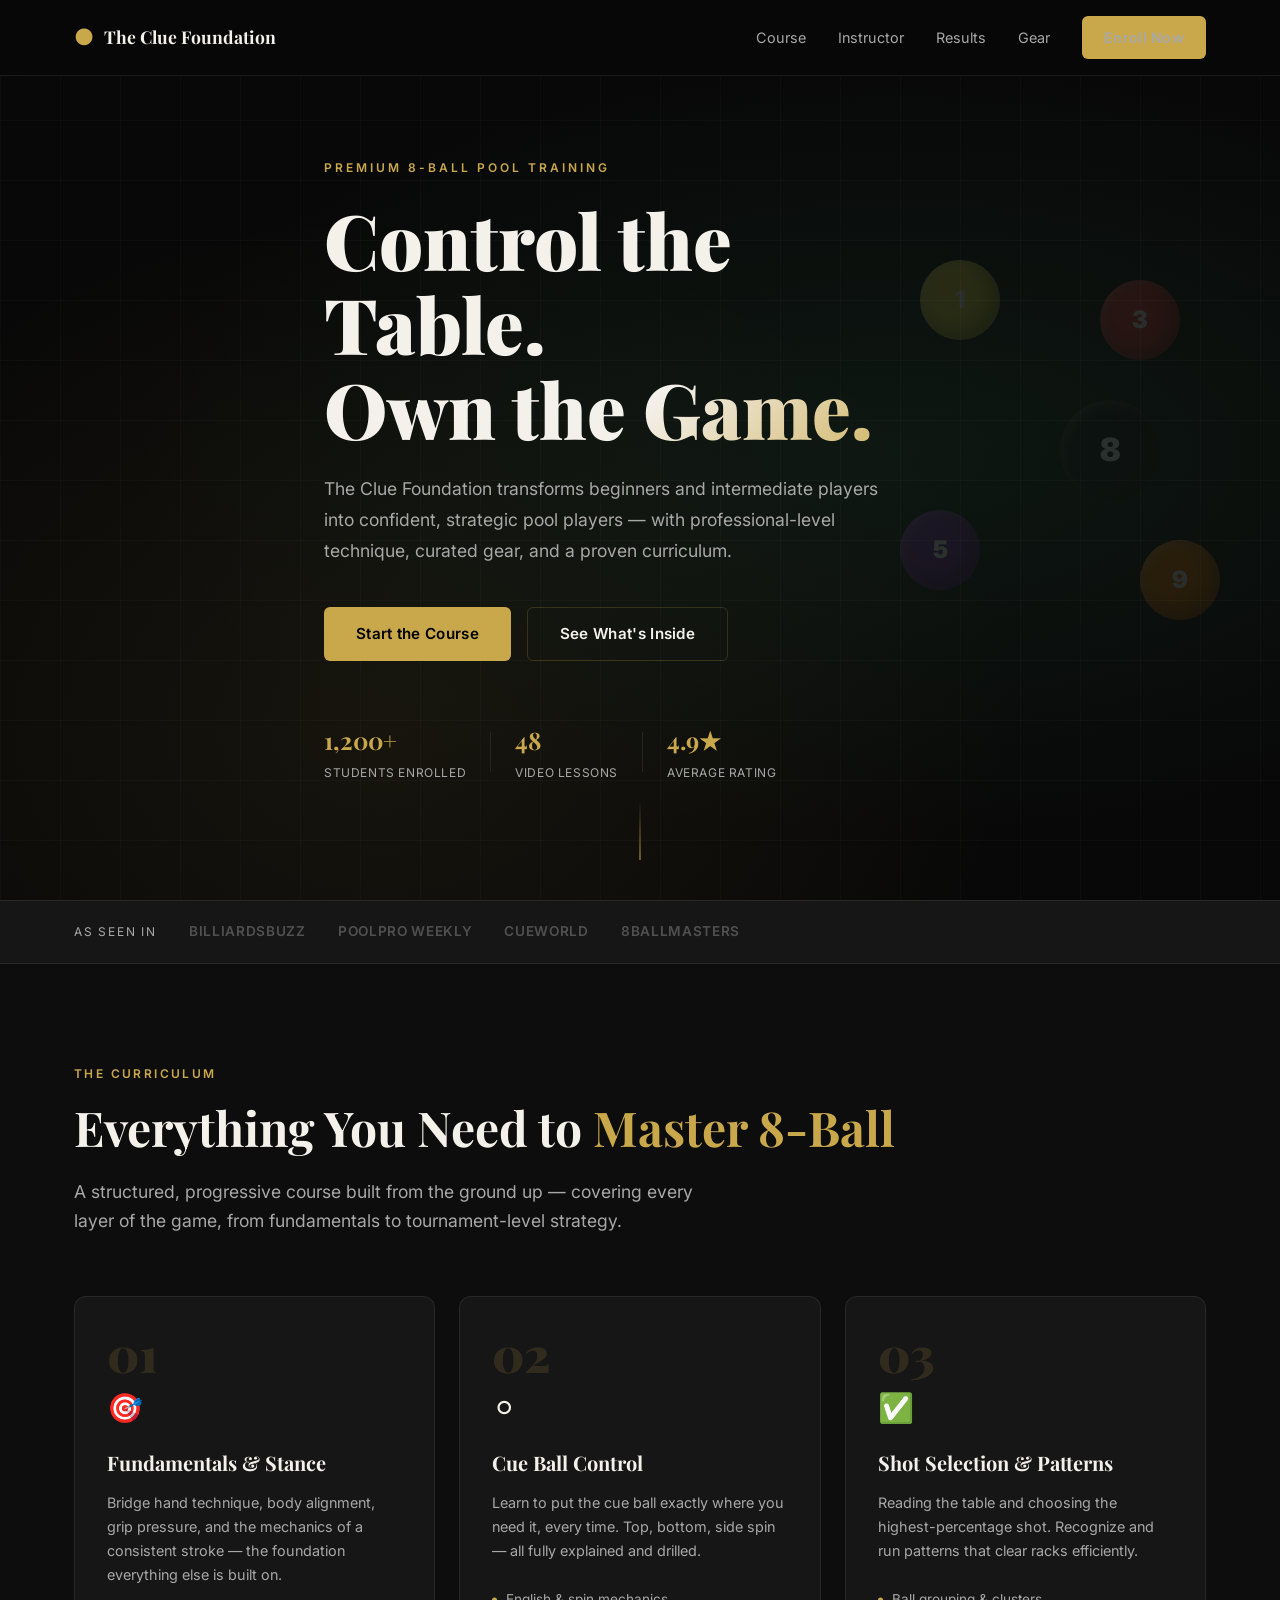
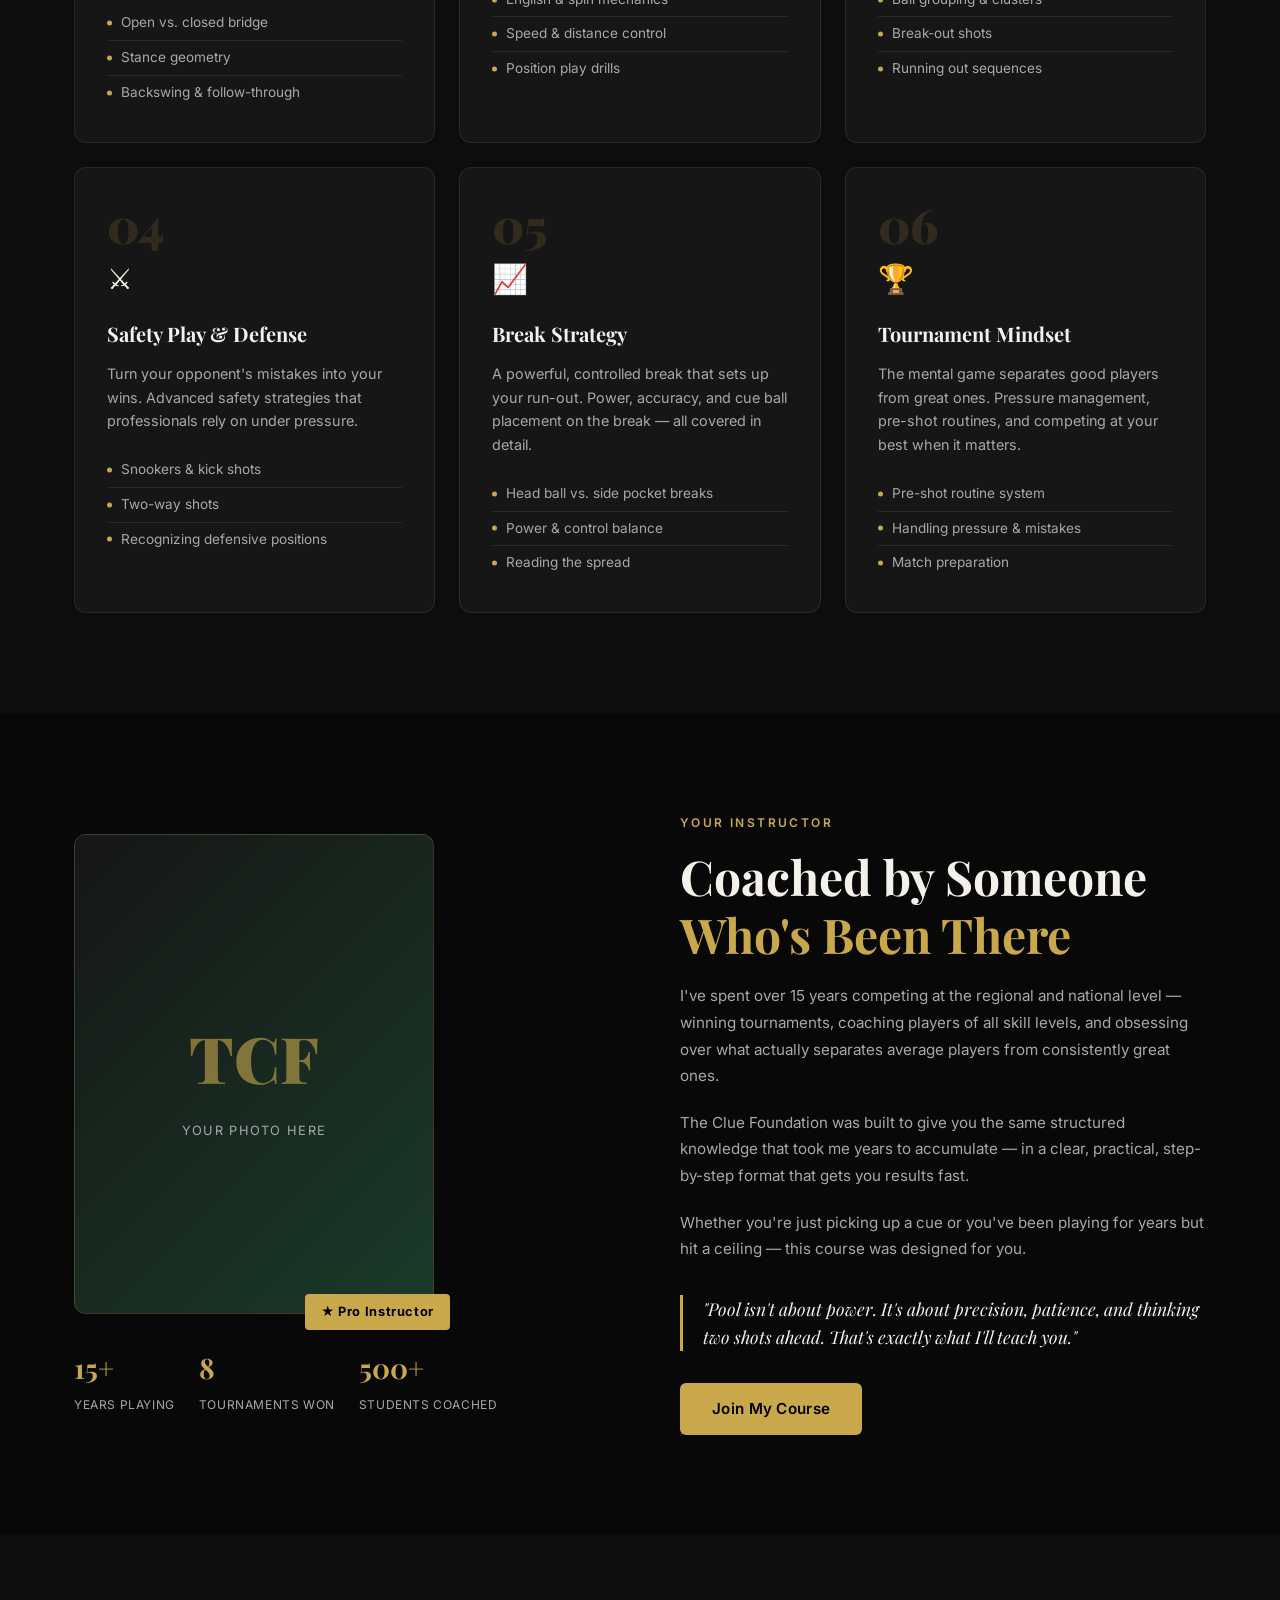
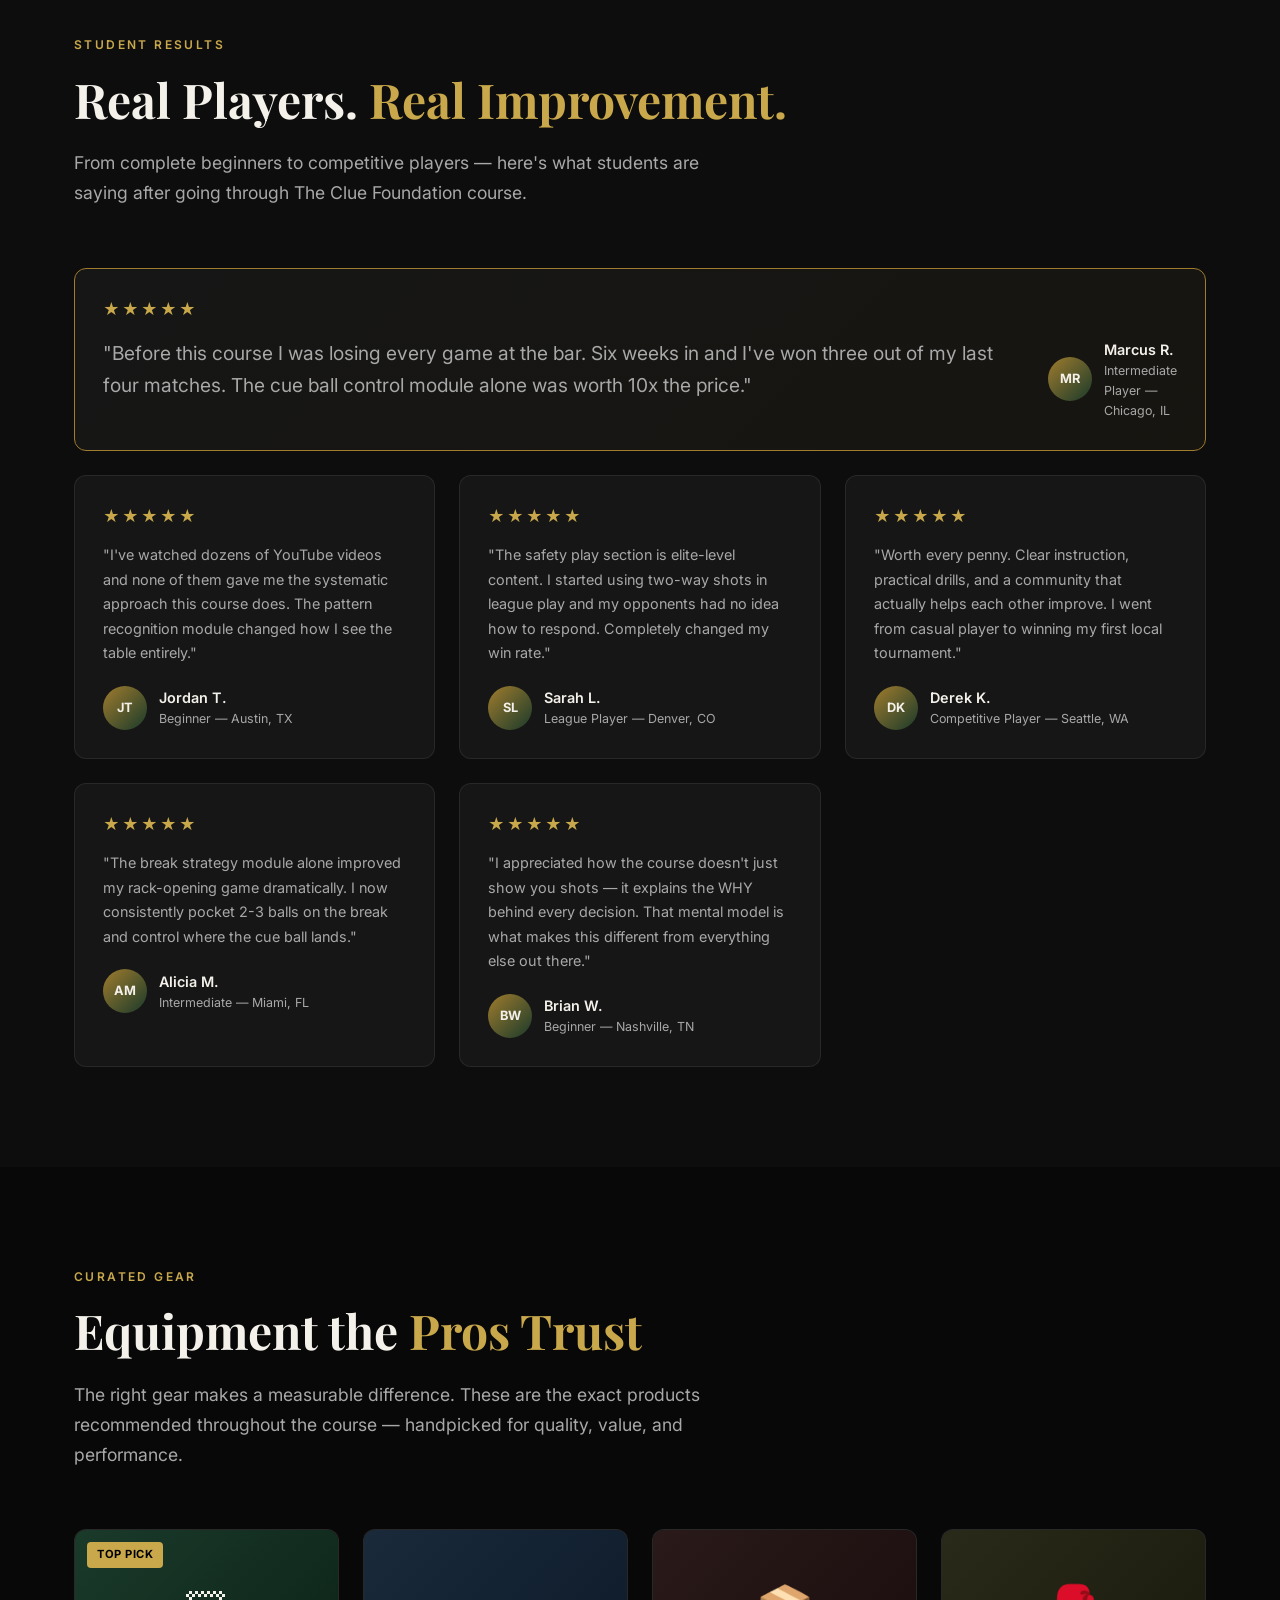
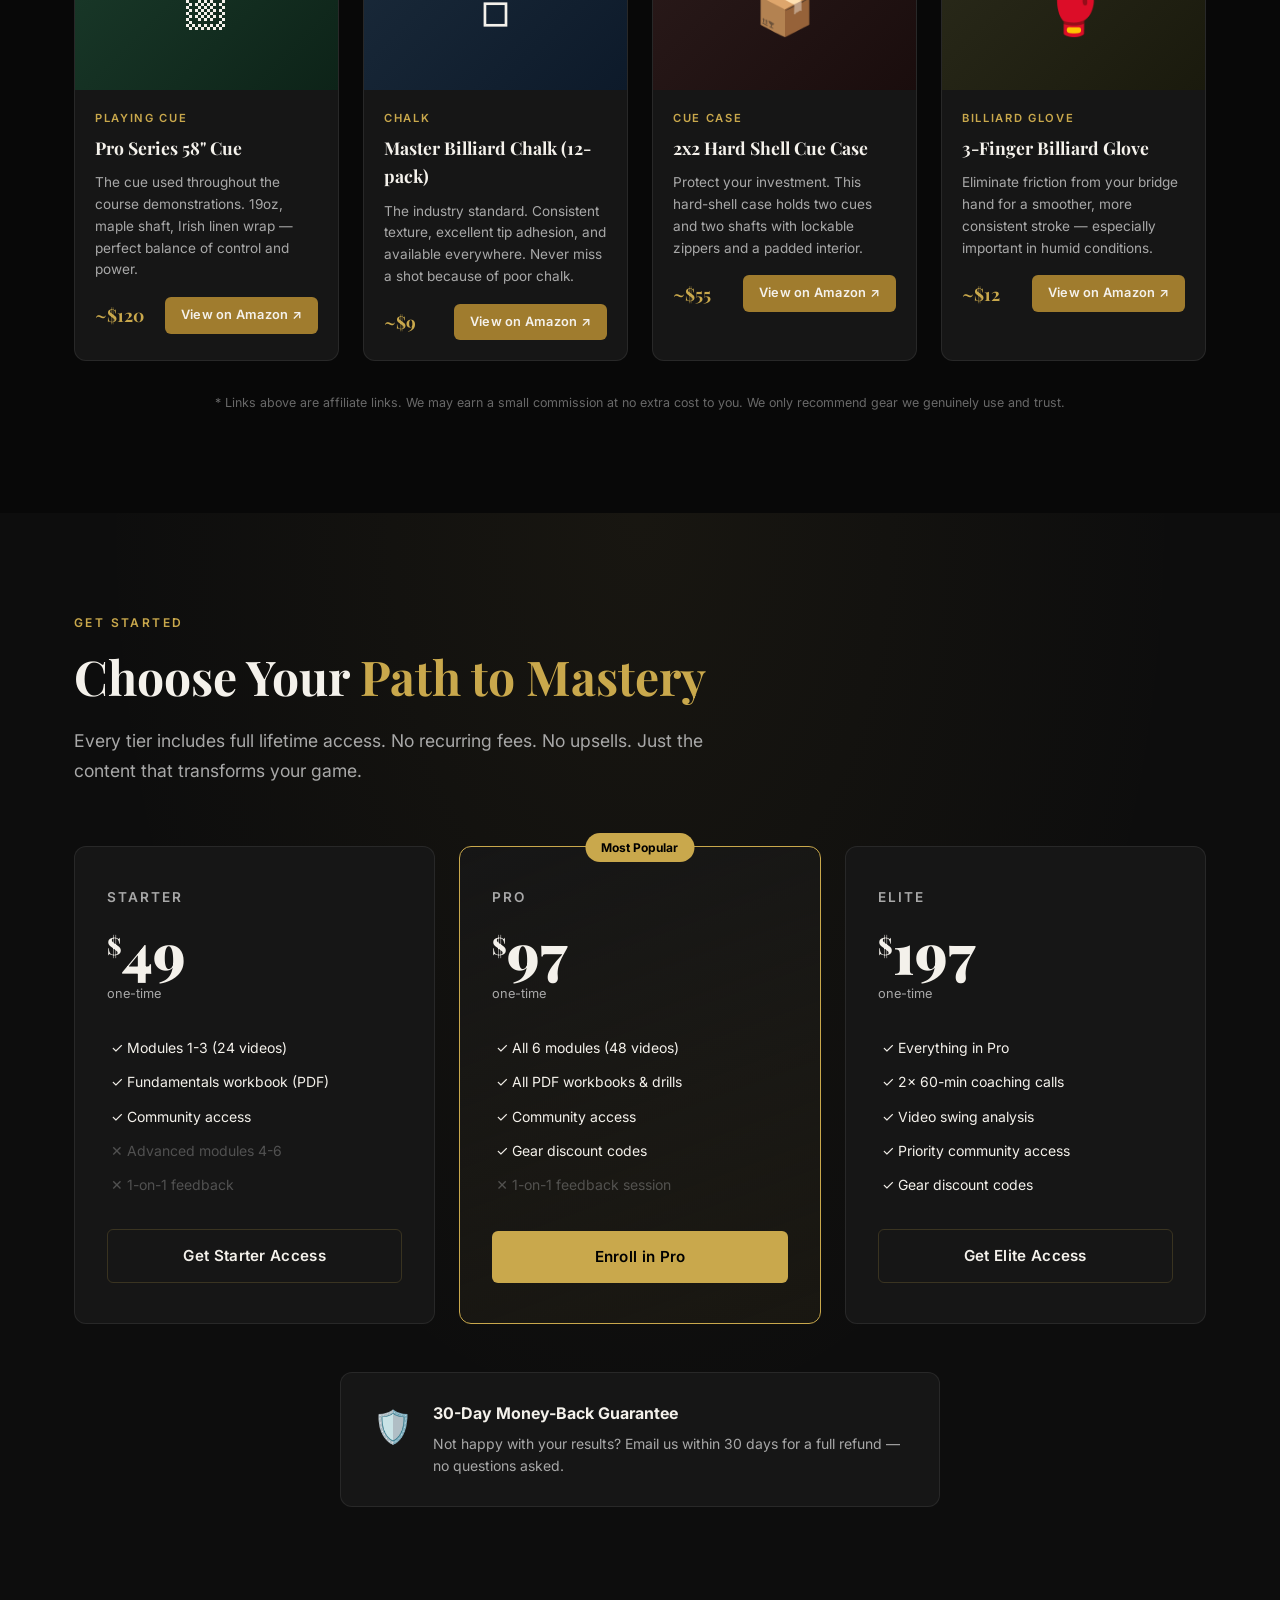
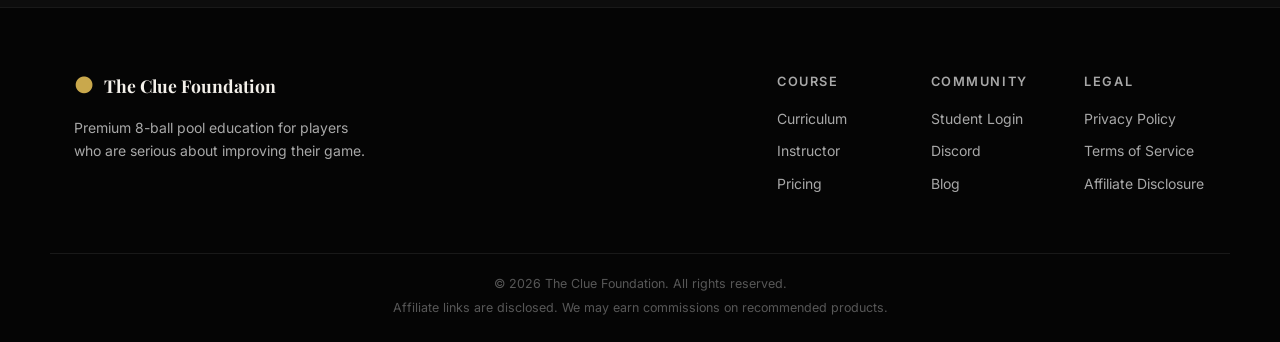
==== index.html @ 794cfcc2 "feat: initial build of The Clue Foundation website Dark & premium 8-ball pool course site with hero," ====
<!DOCTYPE html>
<html lang="en">
<head>
  <meta charset="UTF-8" />
  <meta name="viewport" content="width=device-width, initial-scale=1.0" />
  <title>The Clue Foundation | Master 8-Ball Pool</title>
  <meta name="description" content="The Clue Foundation — premium 8-ball pool digital course. Learn from a professional, shop curated gear, and elevate your game." />
  <link rel="stylesheet" href="css/style.css" />
  <link rel="preconnect" href="https://fonts.googleapis.com" />
  <link href="https://fonts.googleapis.com/css2?family=Playfair+Display:wght@400;700;900&family=Inter:wght@300;400;500;600&display=swap" rel="stylesheet" />
</head>
<body>

  <!-- ===== NAVIGATION ===== -->
  <header class="nav-header" id="nav">
    <div class="container nav-inner">
      <div class="logo">
        <span class="logo-ball">&#9679;</span>
        <span class="logo-text">The Clue Foundation</span>
      </div>
      <nav class="nav-links" id="navLinks">
        <a href="#course">Course</a>
        <a href="#instructor">Instructor</a>
        <a href="#testimonials">Results</a>
        <a href="#gear">Gear</a>
        <a href="#enroll" class="btn btn-nav">Enroll Now</a>
      </nav>
      <button class="nav-toggle" id="navToggle" aria-label="Toggle navigation">
        <span></span><span></span><span></span>
      </button>
    </div>
  </header>

  <!-- ===== HERO ===== -->
  <section class="hero" id="home">
    <div class="hero-bg">
      <div class="felt-grid"></div>
      <div class="hero-balls">
        <div class="pool-ball b1">1</div>
        <div class="pool-ball b8">8</div>
        <div class="pool-ball b3">3</div>
        <div class="pool-ball b5">5</div>
        <div class="pool-ball b9">9</div>
      </div>
    </div>
    <div class="container hero-content">
      <p class="hero-eyebrow">Premium 8-Ball Pool Training</p>
      <h1 class="hero-headline">Control the Table.<br/>Own the Game.</h1>
      <p class="hero-sub">The Clue Foundation transforms beginners and intermediate players into confident, strategic pool players — with professional-level technique, curated gear, and a proven curriculum.</p>
      <div class="hero-ctas">
        <a href="#enroll" class="btn btn-primary">Start the Course</a>
        <a href="#course" class="btn btn-ghost">See What's Inside</a>
      </div>
      <div class="hero-stats">
        <div class="stat"><span class="stat-num">1,200+</span><span class="stat-label">Students Enrolled</span></div>
        <div class="stat-divider"></div>
        <div class="stat"><span class="stat-num">48</span><span class="stat-label">Video Lessons</span></div>
        <div class="stat-divider"></div>
        <div class="stat"><span class="stat-num">4.9&#9733;</span><span class="stat-label">Average Rating</span></div>
      </div>
    </div>
    <div class="hero-scroll-hint"><span></span></div>
  </section>

  <!-- ===== TRUST BAR ===== -->
  <div class="trust-bar">
    <div class="container trust-inner">
      <span>As Seen In</span>
      <div class="trust-logos">
        <span class="trust-logo">BilliardsBuzz</span>
        <span class="trust-logo">PoolPro Weekly</span>
        <span class="trust-logo">CueWorld</span>
        <span class="trust-logo">8BallMasters</span>
      </div>
    </div>
  </div>

  <!-- ===== COURSE OVERVIEW ===== -->
  <section class="section" id="course">
    <div class="container">
      <div class="section-label">The Curriculum</div>
      <h2 class="section-title">Everything You Need to <span class="gold">Master 8-Ball</span></h2>
      <p class="section-sub">A structured, progressive course built from the ground up — covering every layer of the game, from fundamentals to tournament-level strategy.</p>

      <div class="modules-grid">
        <div class="module-card">
          <div class="module-num">01</div>
          <div class="module-icon">&#127919;</div>
          <h3>Fundamentals & Stance</h3>
          <p>Bridge hand technique, body alignment, grip pressure, and the mechanics of a consistent stroke — the foundation everything else is built on.</p>
          <ul>
            <li>Open vs. closed bridge</li>
            <li>Stance geometry</li>
            <li>Backswing & follow-through</li>
          </ul>
        </div>
        <div class="module-card">
          <div class="module-num">02</div>
          <div class="module-icon">&#9898;</div>
          <h3>Cue Ball Control</h3>
          <p>Learn to put the cue ball exactly where you need it, every time. Top, bottom, side spin — all fully explained and drilled.</p>
          <ul>
            <li>English & spin mechanics</li>
            <li>Speed & distance control</li>
            <li>Position play drills</li>
          </ul>
        </div>
        <div class="module-card">
          <div class="module-num">03</div>
          <div class="module-icon">&#9989;</div>
          <h3>Shot Selection & Patterns</h3>
          <p>Reading the table and choosing the highest-percentage shot. Recognize and run patterns that clear racks efficiently.</p>
          <ul>
            <li>Ball grouping & clusters</li>
            <li>Break-out shots</li>
            <li>Running out sequences</li>
          </ul>
        </div>
        <div class="module-card">
          <div class="module-num">04</div>
          <div class="module-icon">&#9876;&#65039;</div>
          <h3>Safety Play & Defense</h3>
          <p>Turn your opponent's mistakes into your wins. Advanced safety strategies that professionals rely on under pressure.</p>
          <ul>
            <li>Snookers & kick shots</li>
            <li>Two-way shots</li>
            <li>Recognizing defensive positions</li>
          </ul>
        </div>
        <div class="module-card">
          <div class="module-num">05</div>
          <div class="module-icon">&#128200;</div>
          <h3>Break Strategy</h3>
          <p>A powerful, controlled break that sets up your run-out. Power, accuracy, and cue ball placement on the break — all covered in detail.</p>
          <ul>
            <li>Head ball vs. side pocket breaks</li>
            <li>Power & control balance</li>
            <li>Reading the spread</li>
          </ul>
        </div>
        <div class="module-card">
          <div class="module-num">06</div>
          <div class="module-icon">&#127942;</div>
          <h3>Tournament Mindset</h3>
          <p>The mental game separates good players from great ones. Pressure management, pre-shot routines, and competing at your best when it matters.</p>
          <ul>
            <li>Pre-shot routine system</li>
            <li>Handling pressure & mistakes</li>
            <li>Match preparation</li>
          </ul>
        </div>
      </div>
    </div>
  </section>

  <!-- ===== INSTRUCTOR ===== -->
  <section class="section section-dark" id="instructor">
    <div class="container instructor-layout">
      <div class="instructor-visual">
        <div class="instructor-img-wrap">
          <div class="instructor-placeholder">
            <div class="instructor-initials">TCF</div>
            <p>Your Photo Here</p>
          </div>
          <div class="instructor-badge">&#9733; Pro Instructor</div>
        </div>
        <div class="instructor-credentials">
          <div class="credential"><span class="cred-num">15+</span><span class="cred-label">Years Playing</span></div>
          <div class="credential"><span class="cred-num">8</span><span class="cred-label">Tournaments Won</span></div>
          <div class="credential"><span class="cred-num">500+</span><span class="cred-label">Students Coached</span></div>
        </div>
      </div>
      <div class="instructor-content">
        <div class="section-label">Your Instructor</div>
        <h2 class="section-title">Coached by Someone <span class="gold">Who's Been There</span></h2>
        <p class="instructor-bio">I've spent over 15 years competing at the regional and national level — winning tournaments, coaching players of all skill levels, and obsessing over what actually separates average players from consistently great ones.</p>
        <p class="instructor-bio">The Clue Foundation was built to give you the same structured knowledge that took me years to accumulate — in a clear, practical, step-by-step format that gets you results fast.</p>
        <p class="instructor-bio">Whether you're just picking up a cue or you've been playing for years but hit a ceiling — this course was designed for you.</p>
        <div class="instructor-quote">
          <blockquote>"Pool isn't about power. It's about precision, patience, and thinking two shots ahead. That's exactly what I'll teach you."</blockquote>
        </div>
        <a href="#enroll" class="btn btn-primary">Join My Course</a>
      </div>
    </div>
  </section>

  <!-- ===== TESTIMONIALS ===== -->
  <section class="section" id="testimonials">
    <div class="container">
      <div class="section-label">Student Results</div>
      <h2 class="section-title">Real Players. <span class="gold">Real Improvement.</span></h2>
      <p class="section-sub">From complete beginners to competitive players — here's what students are saying after going through The Clue Foundation course.</p>

      <div class="testimonials-grid">
        <div class="testimonial-card featured">
          <div class="stars">&#9733;&#9733;&#9733;&#9733;&#9733;</div>
          <p class="testimonial-text">"Before this course I was losing every game at the bar. Six weeks in and I've won three out of my last four matches. The cue ball control module alone was worth 10x the price."</p>
          <div class="testimonial-author">
            <div class="author-avatar">MR</div>
            <div>
              <div class="author-name">Marcus R.</div>
              <div class="author-detail">Intermediate Player — Chicago, IL</div>
            </div>
          </div>
        </div>
        <div class="testimonial-card">
          <div class="stars">&#9733;&#9733;&#9733;&#9733;&#9733;</div>
          <p class="testimonial-text">"I've watched dozens of YouTube videos and none of them gave me the systematic approach this course does. The pattern recognition module changed how I see the table entirely."</p>
          <div class="testimonial-author">
            <div class="author-avatar">JT</div>
            <div>
              <div class="author-name">Jordan T.</div>
              <div class="author-detail">Beginner — Austin, TX</div>
            </div>
          </div>
        </div>
        <div class="testimonial-card">
          <div class="stars">&#9733;&#9733;&#9733;&#9733;&#9733;</div>
          <p class="testimonial-text">"The safety play section is elite-level content. I started using two-way shots in league play and my opponents had no idea how to respond. Completely changed my win rate."</p>
          <div class="testimonial-author">
            <div class="author-avatar">SL</div>
            <div>
              <div class="author-name">Sarah L.</div>
              <div class="author-detail">League Player — Denver, CO</div>
            </div>
          </div>
        </div>
        <div class="testimonial-card">
          <div class="stars">&#9733;&#9733;&#9733;&#9733;&#9733;</div>
          <p class="testimonial-text">"Worth every penny. Clear instruction, practical drills, and a community that actually helps each other improve. I went from casual player to winning my first local tournament."</p>
          <div class="testimonial-author">
            <div class="author-avatar">DK</div>
            <div>
              <div class="author-name">Derek K.</div>
              <div class="author-detail">Competitive Player — Seattle, WA</div>
            </div>
          </div>
        </div>
        <div class="testimonial-card">
          <div class="stars">&#9733;&#9733;&#9733;&#9733;&#9733;</div>
          <p class="testimonial-text">"The break strategy module alone improved my rack-opening game dramatically. I now consistently pocket 2-3 balls on the break and control where the cue ball lands."</p>
          <div class="testimonial-author">
            <div class="author-avatar">AM</div>
            <div>
              <div class="author-name">Alicia M.</div>
              <div class="author-detail">Intermediate — Miami, FL</div>
            </div>
          </div>
        </div>
        <div class="testimonial-card">
          <div class="stars">&#9733;&#9733;&#9733;&#9733;&#9733;</div>
          <p class="testimonial-text">"I appreciated how the course doesn't just show you shots — it explains the WHY behind every decision. That mental model is what makes this different from everything else out there."</p>
          <div class="testimonial-author">
            <div class="author-avatar">BW</div>
            <div>
              <div class="author-name">Brian W.</div>
              <div class="author-detail">Beginner — Nashville, TN</div>
            </div>
          </div>
        </div>
      </div>
    </div>
  </section>

  <!-- ===== AFFILIATE GEAR ===== -->
  <section class="section section-dark" id="gear">
    <div class="container">
      <div class="section-label">Curated Gear</div>
      <h2 class="section-title">Equipment the <span class="gold">Pros Trust</span></h2>
      <p class="section-sub">The right gear makes a measurable difference. These are the exact products recommended throughout the course — handpicked for quality, value, and performance.</p>

      <div class="gear-grid">
        <div class="gear-card">
          <div class="gear-badge">Top Pick</div>
          <div class="gear-img cue-img">
            <div class="gear-icon">&#127996;</div>
          </div>
          <div class="gear-info">
            <div class="gear-category">Playing Cue</div>
            <h3 class="gear-name">Pro Series 58" Cue</h3>
            <p class="gear-desc">The cue used throughout the course demonstrations. 19oz, maple shaft, Irish linen wrap — perfect balance of control and power.</p>
            <div class="gear-footer">
              <span class="gear-price">~$120</span>
              <a href="#" class="btn btn-gold btn-sm">View on Amazon &#8599;</a>
            </div>
          </div>
        </div>
        <div class="gear-card">
          <div class="gear-img chalk-img">
            <div class="gear-icon">&#9643;&#65039;</div>
          </div>
          <div class="gear-info">
            <div class="gear-category">Chalk</div>
            <h3 class="gear-name">Master Billiard Chalk (12-pack)</h3>
            <p class="gear-desc">The industry standard. Consistent texture, excellent tip adhesion, and available everywhere. Never miss a shot because of poor chalk.</p>
            <div class="gear-footer">
              <span class="gear-price">~$9</span>
              <a href="#" class="btn btn-gold btn-sm">View on Amazon &#8599;</a>
            </div>
          </div>
        </div>
        <div class="gear-card">
          <div class="gear-img case-img">
            <div class="gear-icon">&#128230;</div>
          </div>
          <div class="gear-info">
            <div class="gear-category">Cue Case</div>
            <h3 class="gear-name">2x2 Hard Shell Cue Case</h3>
            <p class="gear-desc">Protect your investment. This hard-shell case holds two cues and two shafts with lockable zippers and a padded interior.</p>
            <div class="gear-footer">
              <span class="gear-price">~$55</span>
              <a href="#" class="btn btn-gold btn-sm">View on Amazon &#8599;</a>
            </div>
          </div>
        </div>
        <div class="gear-card">
          <div class="gear-img glove-img">
            <div class="gear-icon">&#129354;</div>
          </div>
          <div class="gear-info">
            <div class="gear-category">Billiard Glove</div>
            <h3 class="gear-name">3-Finger Billiard Glove</h3>
            <p class="gear-desc">Eliminate friction from your bridge hand for a smoother, more consistent stroke — especially important in humid conditions.</p>
            <div class="gear-footer">
              <span class="gear-price">~$12</span>
              <a href="#" class="btn btn-gold btn-sm">View on Amazon &#8599;</a>
            </div>
          </div>
        </div>
      </div>

      <p class="gear-disclaimer">* Links above are affiliate links. We may earn a small commission at no extra cost to you. We only recommend gear we genuinely use and trust.</p>
    </div>
  </section>

  <!-- ===== PRICING / ENROLL ===== -->
  <section class="section enroll-section" id="enroll">
    <div class="container">
      <div class="section-label">Get Started</div>
      <h2 class="section-title">Choose Your <span class="gold">Path to Mastery</span></h2>
      <p class="section-sub">Every tier includes full lifetime access. No recurring fees. No upsells. Just the content that transforms your game.</p>

      <div class="pricing-grid">
        <div class="pricing-card">
          <div class="plan-name">Starter</div>
          <div class="plan-price"><span class="price-currency">$</span>49</div>
          <div class="plan-period">one-time</div>
          <ul class="plan-features">
            <li>&#10003; Modules 1-3 (24 videos)</li>
            <li>&#10003; Fundamentals workbook (PDF)</li>
            <li>&#10003; Community access</li>
            <li class="disabled">&#10005; Advanced modules 4-6</li>
            <li class="disabled">&#10005; 1-on-1 feedback</li>
          </ul>
          <a href="#" class="btn btn-ghost btn-full">Get Starter Access</a>
        </div>
        <div class="pricing-card featured">
          <div class="plan-badge">Most Popular</div>
          <div class="plan-name">Pro</div>
          <div class="plan-price"><span class="price-currency">$</span>97</div>
          <div class="plan-period">one-time</div>
          <ul class="plan-features">
            <li>&#10003; All 6 modules (48 videos)</li>
            <li>&#10003; All PDF workbooks & drills</li>
            <li>&#10003; Community access</li>
            <li>&#10003; Gear discount codes</li>
            <li class="disabled">&#10005; 1-on-1 feedback session</li>
          </ul>
          <a href="#" class="btn btn-primary btn-full">Enroll in Pro</a>
        </div>
        <div class="pricing-card">
          <div class="plan-name">Elite</div>
          <div class="plan-price"><span class="price-currency">$</span>197</div>
          <div class="plan-period">one-time</div>
          <ul class="plan-features">
            <li>&#10003; Everything in Pro</li>
            <li>&#10003; 2x 60-min coaching calls</li>
            <li>&#10003; Video swing analysis</li>
            <li>&#10003; Priority community access</li>
            <li>&#10003; Gear discount codes</li>
          </ul>
          <a href="#" class="btn btn-ghost btn-full">Get Elite Access</a>
        </div>
      </div>

      <div class="guarantee">
        <div class="guarantee-icon">&#128737;&#65039;</div>
        <div>
          <strong>30-Day Money-Back Guarantee</strong>
          <p>Not happy with your results? Email us within 30 days for a full refund — no questions asked.</p>
        </div>
      </div>
    </div>
  </section>

  <!-- ===== FOOTER ===== -->
  <footer class="footer">
    <div class="container footer-inner">
      <div class="footer-brand">
        <div class="logo">
          <span class="logo-ball">&#9679;</span>
          <span class="logo-text">The Clue Foundation</span>
        </div>
        <p>Premium 8-ball pool education for players who are serious about improving their game.</p>
      </div>
      <div class="footer-links">
        <div class="footer-col">
          <h4>Course</h4>
          <a href="#course">Curriculum</a>
          <a href="#instructor">Instructor</a>
          <a href="#enroll">Pricing</a>
        </div>
        <div class="footer-col">
          <h4>Community</h4>
          <a href="#">Student Login</a>
          <a href="#">Discord</a>
          <a href="#">Blog</a>
        </div>
        <div class="footer-col">
          <h4>Legal</h4>
          <a href="#">Privacy Policy</a>
          <a href="#">Terms of Service</a>
          <a href="#">Affiliate Disclosure</a>
        </div>
      </div>
    </div>
    <div class="footer-bottom">
      <div class="container">
        <p>&copy; 2026 The Clue Foundation. All rights reserved.</p>
        <p>Affiliate links are disclosed. We may earn commissions on recommended products.</p>
      </div>
    </div>
  </footer>

  <script src="js/main.js"></script>
</body>
</html>
---- css/style.css ----
/* ===== RESET & BASE ===== */
*, *::before, *::after { box-sizing: border-box; margin: 0; padding: 0; }

:root {
  --bg: #0d0d0d;
  --bg-dark: #080808;
  --bg-card: #161616;
  --bg-card-hover: #1e1e1e;
  --gold: #c9a84c;
  --gold-light: #e2c47a;
  --gold-dark: #a07c2e;
  --white: #f4f1eb;
  --white-muted: #a8a8a8;
  --border: rgba(201, 168, 76, 0.2);
  --border-subtle: rgba(255,255,255,0.08);
  --green-felt: #1a3a2a;
  --font-serif: 'Playfair Display', Georgia, serif;
  --font-sans: 'Inter', system-ui, sans-serif;
  --radius: 12px;
  --shadow: 0 4px 24px rgba(0,0,0,0.6);
  --transition: 0.25s ease;
}

html { scroll-behavior: smooth; }

body {
  background: var(--bg);
  color: var(--white);
  font-family: var(--font-sans);
  font-size: 16px;
  line-height: 1.6;
  -webkit-font-smoothing: antialiased;
}

a { color: inherit; text-decoration: none; }
img { display: block; max-width: 100%; }
ul { list-style: none; }

/* ===== UTILITIES ===== */
.container {
  max-width: 1180px;
  margin: 0 auto;
  padding: 0 24px;
}

.gold { color: var(--gold); }

.section {
  padding: 100px 0;
}

.section-dark {
  background: var(--bg-dark);
}

.section-label {
  font-size: 12px;
  font-weight: 600;
  letter-spacing: 0.2em;
  text-transform: uppercase;
  color: var(--gold);
  margin-bottom: 16px;
}

.section-title {
  font-family: var(--font-serif);
  font-size: clamp(2rem, 4vw, 3rem);
  font-weight: 700;
  line-height: 1.2;
  margin-bottom: 20px;
}

.section-sub {
  font-size: 1.1rem;
  color: var(--white-muted);
  max-width: 640px;
  margin-bottom: 60px;
  line-height: 1.7;
}

/* ===== BUTTONS ===== */
.btn {
  display: inline-flex;
  align-items: center;
  justify-content: center;
  padding: 14px 32px;
  border-radius: 6px;
  font-family: var(--font-sans);
  font-size: 0.95rem;
  font-weight: 600;
  letter-spacing: 0.02em;
  cursor: pointer;
  border: none;
  transition: var(--transition);
  text-decoration: none;
}

.btn-primary {
  background: var(--gold);
  color: #000;
}
.btn-primary:hover { background: var(--gold-light); transform: translateY(-1px); }

.btn-ghost {
  background: transparent;
  color: var(--white);
  border: 1px solid var(--border);
}
.btn-ghost:hover { border-color: var(--gold); color: var(--gold); }

.btn-gold {
  background: var(--gold-dark);
  color: var(--white);
}
.btn-gold:hover { background: var(--gold); color: #000; }

.btn-nav {
  background: var(--gold);
  color: #000;
  padding: 10px 22px;
  font-size: 0.875rem;
}

.btn-sm { padding: 8px 16px; font-size: 0.8rem; }
.btn-full { width: 100%; }

/* ===== NAVIGATION ===== */
.nav-header {
  position: fixed;
  top: 0; left: 0; right: 0;
  z-index: 100;
  padding: 16px 0;
  background: rgba(8,8,8,0.85);
  backdrop-filter: blur(12px);
  -webkit-backdrop-filter: blur(12px);
  border-bottom: 1px solid var(--border-subtle);
  transition: var(--transition);
}

.nav-header.scrolled {
  padding: 12px 0;
  background: rgba(8,8,8,0.97);
}

.nav-inner {
  display: flex;
  align-items: center;
  justify-content: space-between;
  gap: 24px;
}

.logo {
  display: flex;
  align-items: center;
  gap: 10px;
}

.logo-ball {
  font-size: 1.4rem;
  color: var(--gold);
  line-height: 1;
}

.logo-text {
  font-family: var(--font-serif);
  font-size: 1.1rem;
  font-weight: 700;
  color: var(--white);
  white-space: nowrap;
}

.nav-links {
  display: flex;
  align-items: center;
  gap: 32px;
}

.nav-links a {
  font-size: 0.9rem;
  color: var(--white-muted);
  transition: color var(--transition);
}
.nav-links a:not(.btn):hover { color: var(--gold); }

.nav-toggle {
  display: none;
  flex-direction: column;
  gap: 5px;
  background: none;
  border: none;
  cursor: pointer;
  padding: 4px;
}
.nav-toggle span {
  display: block;
  width: 24px;
  height: 2px;
  background: var(--white);
  border-radius: 2px;
  transition: var(--transition);
}

/* ===== HERO ===== */
.hero {
  position: relative;
  min-height: 100vh;
  display: flex;
  align-items: center;
  overflow: hidden;
  padding: 120px 0 80px;
}

.hero-bg {
  position: absolute;
  inset: 0;
  background: radial-gradient(ellipse at 70% 50%, rgba(26,58,42,0.3) 0%, transparent 60%),
              radial-gradient(ellipse at 30% 80%, rgba(201,168,76,0.08) 0%, transparent 50%),
              var(--bg-dark);
}

.felt-grid {
  position: absolute;
  inset: 0;
  background-image:
    linear-gradient(rgba(255,255,255,0.02) 1px, transparent 1px),
    linear-gradient(90deg, rgba(255,255,255,0.02) 1px, transparent 1px);
  background-size: 60px 60px;
}

.hero-balls {
  position: absolute;
  right: -40px;
  top: 50%;
  transform: translateY(-50%);
  width: 500px;
  height: 500px;
  opacity: 0.12;
  pointer-events: none;
}

.pool-ball {
  position: absolute;
  width: 80px;
  height: 80px;
  border-radius: 50%;
  display: flex;
  align-items: center;
  justify-content: center;
  font-weight: 900;
  font-size: 1.5rem;
  color: #fff;
  box-shadow: inset -8px -8px 20px rgba(0,0,0,0.4), inset 4px 4px 10px rgba(255,255,255,0.2);
}

.b1  { background: #f5e642; top: 60px; left: 100px; }
.b8  { background: #111; top: 200px; left: 240px; width: 100px; height: 100px; font-size: 2rem; }
.b3  { background: #e53935; top: 80px; left: 280px; }
.b5  { background: #7b1fa2; top: 310px; left: 80px; }
.b9  { background: #f57c00; top: 340px; left: 320px; }

.hero-content {
  position: relative;
  z-index: 1;
  max-width: 680px;
}

.hero-eyebrow {
  font-size: 12px;
  font-weight: 600;
  letter-spacing: 0.25em;
  text-transform: uppercase;
  color: var(--gold);
  margin-bottom: 20px;
}

.hero-headline {
  font-family: var(--font-serif);
  font-size: clamp(2.8rem, 6vw, 5rem);
  font-weight: 900;
  line-height: 1.1;
  margin-bottom: 24px;
  background: linear-gradient(135deg, var(--white) 60%, var(--gold));
  -webkit-background-clip: text;
  -webkit-text-fill-color: transparent;
  background-clip: text;
}

.hero-sub {
  font-size: 1.1rem;
  color: var(--white-muted);
  line-height: 1.75;
  margin-bottom: 40px;
  max-width: 560px;
}

.hero-ctas {
  display: flex;
  gap: 16px;
  flex-wrap: wrap;
  margin-bottom: 60px;
}

.hero-stats {
  display: flex;
  align-items: center;
  gap: 24px;
  flex-wrap: wrap;
}

.stat { display: flex; flex-direction: column; gap: 4px; }
.stat-num { font-size: 1.5rem; font-weight: 700; color: var(--gold); font-family: var(--font-serif); }
.stat-label { font-size: 0.75rem; color: var(--white-muted); letter-spacing: 0.05em; text-transform: uppercase; }
.stat-divider { width: 1px; height: 40px; background: var(--border-subtle); }

.hero-scroll-hint {
  position: absolute;
  bottom: 40px;
  left: 50%;
  transform: translateX(-50%);
}
.hero-scroll-hint span {
  display: block;
  width: 1px;
  height: 60px;
  background: linear-gradient(to bottom, transparent, var(--gold));
  margin: 0 auto;
  animation: scrollPulse 2s ease-in-out infinite;
}
@keyframes scrollPulse {
  0%, 100% { opacity: 0.3; transform: scaleY(0.8); }
  50% { opacity: 1; transform: scaleY(1); }
}

/* ===== TRUST BAR ===== */
.trust-bar {
  background: var(--bg-card);
  border-top: 1px solid var(--border-subtle);
  border-bottom: 1px solid var(--border-subtle);
  padding: 20px 0;
}

.trust-inner {
  display: flex;
  align-items: center;
  gap: 32px;
  flex-wrap: wrap;
}

.trust-inner > span {
  font-size: 0.75rem;
  letter-spacing: 0.15em;
  text-transform: uppercase;
  color: var(--white-muted);
  white-space: nowrap;
}

.trust-logos {
  display: flex;
  gap: 32px;
  flex-wrap: wrap;
}

.trust-logo {
  font-size: 0.85rem;
  font-weight: 600;
  color: rgba(255,255,255,0.25);
  letter-spacing: 0.05em;
  text-transform: uppercase;
}

/* ===== MODULES GRID ===== */
.modules-grid {
  display: grid;
  grid-template-columns: repeat(auto-fit, minmax(320px, 1fr));
  gap: 24px;
}

.module-card {
  background: var(--bg-card);
  border: 1px solid var(--border-subtle);
  border-radius: var(--radius);
  padding: 32px;
  position: relative;
  transition: border-color var(--transition), transform var(--transition);
}
.module-card:hover {
  border-color: var(--border);
  transform: translateY(-4px);
}

.module-num {
  font-family: var(--font-serif);
  font-size: 3rem;
  font-weight: 900;
  color: rgba(201,168,76,0.15);
  line-height: 1;
  margin-bottom: 8px;
}

.module-icon {
  font-size: 1.8rem;
  margin-bottom: 16px;
}

.module-card h3 {
  font-family: var(--font-serif);
  font-size: 1.25rem;
  font-weight: 700;
  margin-bottom: 12px;
  color: var(--white);
}

.module-card > p {
  font-size: 0.9rem;
  color: var(--white-muted);
  margin-bottom: 20px;
  line-height: 1.65;
}

.module-card ul li {
  font-size: 0.85rem;
  color: var(--white-muted);
  padding: 6px 0;
  border-bottom: 1px solid var(--border-subtle);
  padding-left: 14px;
  position: relative;
}
.module-card ul li::before {
  content: '';
  position: absolute;
  left: 0;
  top: 50%;
  width: 5px;
  height: 5px;
  border-radius: 50%;
  background: var(--gold);
  transform: translateY(-50%);
}
.module-card ul li:last-child { border-bottom: none; }

/* ===== INSTRUCTOR ===== */
.instructor-layout {
  display: grid;
  grid-template-columns: 1fr 1fr;
  gap: 80px;
  align-items: center;
}

.instructor-img-wrap {
  position: relative;
  display: inline-block;
  width: 100%;
  max-width: 360px;
}

.instructor-placeholder {
  width: 100%;
  aspect-ratio: 3/4;
  background: linear-gradient(135deg, var(--bg-card), var(--green-felt));
  border-radius: var(--radius);
  border: 1px solid var(--border);
  display: flex;
  flex-direction: column;
  align-items: center;
  justify-content: center;
  gap: 12px;
}

.instructor-initials {
  font-family: var(--font-serif);
  font-size: 4rem;
  font-weight: 900;
  color: var(--gold);
  opacity: 0.6;
}

.instructor-placeholder p {
  font-size: 0.8rem;
  color: var(--white-muted);
  letter-spacing: 0.1em;
  text-transform: uppercase;
}

.instructor-badge {
  position: absolute;
  bottom: -16px;
  right: -16px;
  background: var(--gold);
  color: #000;
  font-size: 0.8rem;
  font-weight: 700;
  padding: 8px 16px;
  border-radius: 4px;
  letter-spacing: 0.05em;
}

.instructor-credentials {
  display: flex;
  gap: 24px;
  margin-top: 32px;
  flex-wrap: wrap;
}

.credential { display: flex; flex-direction: column; gap: 4px; }
.cred-num { font-family: var(--font-serif); font-size: 1.75rem; font-weight: 700; color: var(--gold); }
.cred-label { font-size: 0.75rem; color: var(--white-muted); text-transform: uppercase; letter-spacing: 0.05em; }

.instructor-bio {
  font-size: 0.95rem;
  color: var(--white-muted);
  line-height: 1.75;
  margin-bottom: 20px;
}

.instructor-quote {
  border-left: 3px solid var(--gold);
  padding-left: 20px;
  margin: 32px 0;
}
.instructor-quote blockquote {
  font-family: var(--font-serif);
  font-size: 1.1rem;
  font-style: italic;
  color: var(--white);
  line-height: 1.6;
}

/* ===== TESTIMONIALS ===== */
.testimonials-grid {
  display: grid;
  grid-template-columns: repeat(3, 1fr);
  gap: 24px;
}

.testimonial-card {
  background: var(--bg-card);
  border: 1px solid var(--border-subtle);
  border-radius: var(--radius);
  padding: 28px;
  transition: border-color var(--transition);
}
.testimonial-card:hover { border-color: var(--border); }
.testimonial-card.featured {
  border-color: var(--gold-dark);
  background: linear-gradient(135deg, var(--bg-card), rgba(201,168,76,0.05));
  grid-column: 1 / -1;
  display: grid;
  grid-template-columns: auto 1fr;
  grid-template-rows: auto 1fr auto;
  column-gap: 32px;
}
.testimonial-card.featured .stars { grid-column: 1 / -1; }
.testimonial-card.featured .testimonial-text { font-size: 1.2rem; }

.stars { font-size: 1rem; color: var(--gold); margin-bottom: 14px; letter-spacing: 2px; }

.testimonial-text {
  font-size: 0.9rem;
  color: var(--white-muted);
  line-height: 1.7;
  margin-bottom: 20px;
  flex: 1;
}

.testimonial-author {
  display: flex;
  align-items: center;
  gap: 12px;
}

.author-avatar {
  width: 44px;
  height: 44px;
  border-radius: 50%;
  background: linear-gradient(135deg, var(--gold-dark), var(--green-felt));
  display: flex;
  align-items: center;
  justify-content: center;
  font-size: 0.8rem;
  font-weight: 700;
  color: var(--white);
  flex-shrink: 0;
}

.author-name { font-weight: 600; font-size: 0.9rem; }
.author-detail { font-size: 0.78rem; color: var(--white-muted); }

/* ===== GEAR SHOP ===== */
.gear-grid {
  display: grid;
  grid-template-columns: repeat(auto-fit, minmax(260px, 1fr));
  gap: 24px;
  margin-bottom: 32px;
}

.gear-card {
  background: var(--bg-card);
  border: 1px solid var(--border-subtle);
  border-radius: var(--radius);
  overflow: hidden;
  position: relative;
  transition: border-color var(--transition), transform var(--transition);
}
.gear-card:hover { border-color: var(--border); transform: translateY(-4px); }

.gear-badge {
  position: absolute;
  top: 12px; left: 12px;
  background: var(--gold);
  color: #000;
  font-size: 0.7rem;
  font-weight: 700;
  padding: 4px 10px;
  border-radius: 4px;
  z-index: 1;
  letter-spacing: 0.05em;
  text-transform: uppercase;
}

.gear-img {
  height: 160px;
  display: flex;
  align-items: center;
  justify-content: center;
  font-size: 3rem;
}

.cue-img   { background: linear-gradient(135deg, var(--green-felt), #0d2318); }
.chalk-img { background: linear-gradient(135deg, #1a2a3a, #0d1a2a); }
.case-img  { background: linear-gradient(135deg, #2a1a1a, #1a0d0d); }
.glove-img { background: linear-gradient(135deg, #2a2a1a, #1a1a0d); }

.gear-info { padding: 20px; }

.gear-category {
  font-size: 0.7rem;
  text-transform: uppercase;
  letter-spacing: 0.15em;
  color: var(--gold);
  font-weight: 600;
  margin-bottom: 6px;
}

.gear-name {
  font-family: var(--font-serif);
  font-size: 1.1rem;
  font-weight: 700;
  margin-bottom: 10px;
}

.gear-desc {
  font-size: 0.85rem;
  color: var(--white-muted);
  line-height: 1.6;
  margin-bottom: 16px;
}

.gear-footer {
  display: flex;
  align-items: center;
  justify-content: space-between;
  gap: 12px;
}

.gear-price {
  font-family: var(--font-serif);
  font-size: 1.1rem;
  font-weight: 700;
  color: var(--gold);
}

.gear-disclaimer {
  font-size: 0.78rem;
  color: var(--white-muted);
  opacity: 0.6;
  text-align: center;
}

/* ===== PRICING ===== */
.enroll-section {
  background: radial-gradient(ellipse at 50% 0%, rgba(201,168,76,0.06) 0%, transparent 60%), var(--bg);
}

.pricing-grid {
  display: grid;
  grid-template-columns: repeat(3, 1fr);
  gap: 24px;
  margin-bottom: 48px;
  align-items: stretch;
}

.pricing-card {
  background: var(--bg-card);
  border: 1px solid var(--border-subtle);
  border-radius: var(--radius);
  padding: 40px 32px;
  position: relative;
  transition: border-color var(--transition);
  display: flex;
  flex-direction: column;
}
.pricing-card:hover { border-color: var(--border); }
.pricing-card.featured {
  border-color: var(--gold);
  background: linear-gradient(160deg, var(--bg-card), rgba(201,168,76,0.06));
  transform: scale(1.02);
}

.plan-badge {
  position: absolute;
  top: -14px;
  left: 50%;
  transform: translateX(-50%);
  background: var(--gold);
  color: #000;
  font-size: 0.75rem;
  font-weight: 700;
  padding: 5px 16px;
  border-radius: 20px;
  white-space: nowrap;
}

.plan-name {
  font-size: 0.85rem;
  text-transform: uppercase;
  letter-spacing: 0.15em;
  color: var(--white-muted);
  font-weight: 600;
  margin-bottom: 16px;
}

.plan-price {
  font-family: var(--font-serif);
  font-size: 3.5rem;
  font-weight: 900;
  color: var(--white);
  line-height: 1;
  margin-bottom: 4px;
}

.price-currency { font-size: 1.5rem; vertical-align: super; }

.plan-period {
  font-size: 0.8rem;
  color: var(--white-muted);
  margin-bottom: 32px;
}

.plan-features {
  flex: 1;
  display: flex;
  flex-direction: column;
  gap: 12px;
  margin-bottom: 32px;
}

.plan-features li {
  font-size: 0.875rem;
  color: var(--white);
  padding-left: 4px;
}
.plan-features li.disabled { color: var(--white-muted); opacity: 0.4; }

.guarantee {
  display: flex;
  align-items: flex-start;
  gap: 20px;
  background: var(--bg-card);
  border: 1px solid var(--border-subtle);
  border-radius: var(--radius);
  padding: 28px 32px;
  max-width: 600px;
  margin: 0 auto;
}

.guarantee-icon { font-size: 2rem; flex-shrink: 0; }
.guarantee strong { display: block; margin-bottom: 6px; color: var(--white); }
.guarantee p { font-size: 0.875rem; color: var(--white-muted); }

/* ===== FOOTER ===== */
.footer {
  background: #050505;
  border-top: 1px solid var(--border-subtle);
  padding-top: 64px;
}

.footer-inner {
  display: grid;
  grid-template-columns: 1.5fr 1fr;
  gap: 60px;
  padding-bottom: 48px;
  border-bottom: 1px solid var(--border-subtle);
}

.footer-brand p {
  font-size: 0.875rem;
  color: var(--white-muted);
  max-width: 300px;
  margin-top: 16px;
  line-height: 1.7;
}

.footer-links {
  display: grid;
  grid-template-columns: repeat(3, 1fr);
  gap: 32px;
}

.footer-col h4 {
  font-size: 0.8rem;
  text-transform: uppercase;
  letter-spacing: 0.12em;
  color: var(--white-muted);
  margin-bottom: 16px;
  font-weight: 600;
}

.footer-col a {
  display: block;
  font-size: 0.875rem;
  color: var(--white-muted);
  margin-bottom: 10px;
  transition: color var(--transition);
}
.footer-col a:hover { color: var(--gold); }

.footer-bottom {
  padding: 20px 0;
  text-align: center;
}
.footer-bottom p {
  font-size: 0.78rem;
  color: var(--white-muted);
  opacity: 0.5;
  margin-bottom: 4px;
}

/* ===== RESPONSIVE ===== */
@media (max-width: 1024px) {
  .instructor-layout { grid-template-columns: 1fr; gap: 48px; }
  .instructor-img-wrap { max-width: 280px; }
  .testimonials-grid { grid-template-columns: repeat(2, 1fr); }
  .testimonial-card.featured { grid-column: 1 / -1; grid-template-columns: 1fr; }
  .pricing-grid { grid-template-columns: 1fr; max-width: 400px; margin-left: auto; margin-right: auto; }
  .pricing-card.featured { transform: none; }
}

@media (max-width: 768px) {
  .section { padding: 72px 0; }
  .nav-links { display: none; flex-direction: column; position: absolute; top: 100%; left: 0; right: 0; background: rgba(8,8,8,0.98); padding: 24px; gap: 16px; border-bottom: 1px solid var(--border-subtle); }
  .nav-links.open { display: flex; }
  .nav-toggle { display: flex; }
  .testimonials-grid { grid-template-columns: 1fr; }
  .testimonial-card.featured { display: flex; flex-direction: column; }
  .hero-headline { font-size: 2.8rem; }
  .footer-inner { grid-template-columns: 1fr; gap: 40px; }
  .footer-links { grid-template-columns: repeat(2, 1fr); }
  .modules-grid { grid-template-columns: 1fr; }
  .gear-grid { grid-template-columns: 1fr; }
  .hero-stats { gap: 16px; }
}

@media (max-width: 480px) {
  .hero-ctas { flex-direction: column; }
  .hero-ctas .btn { width: 100%; text-align: center; }
  .pricing-grid { max-width: 100%; }
  .footer-links { grid-template-columns: 1fr; }
}
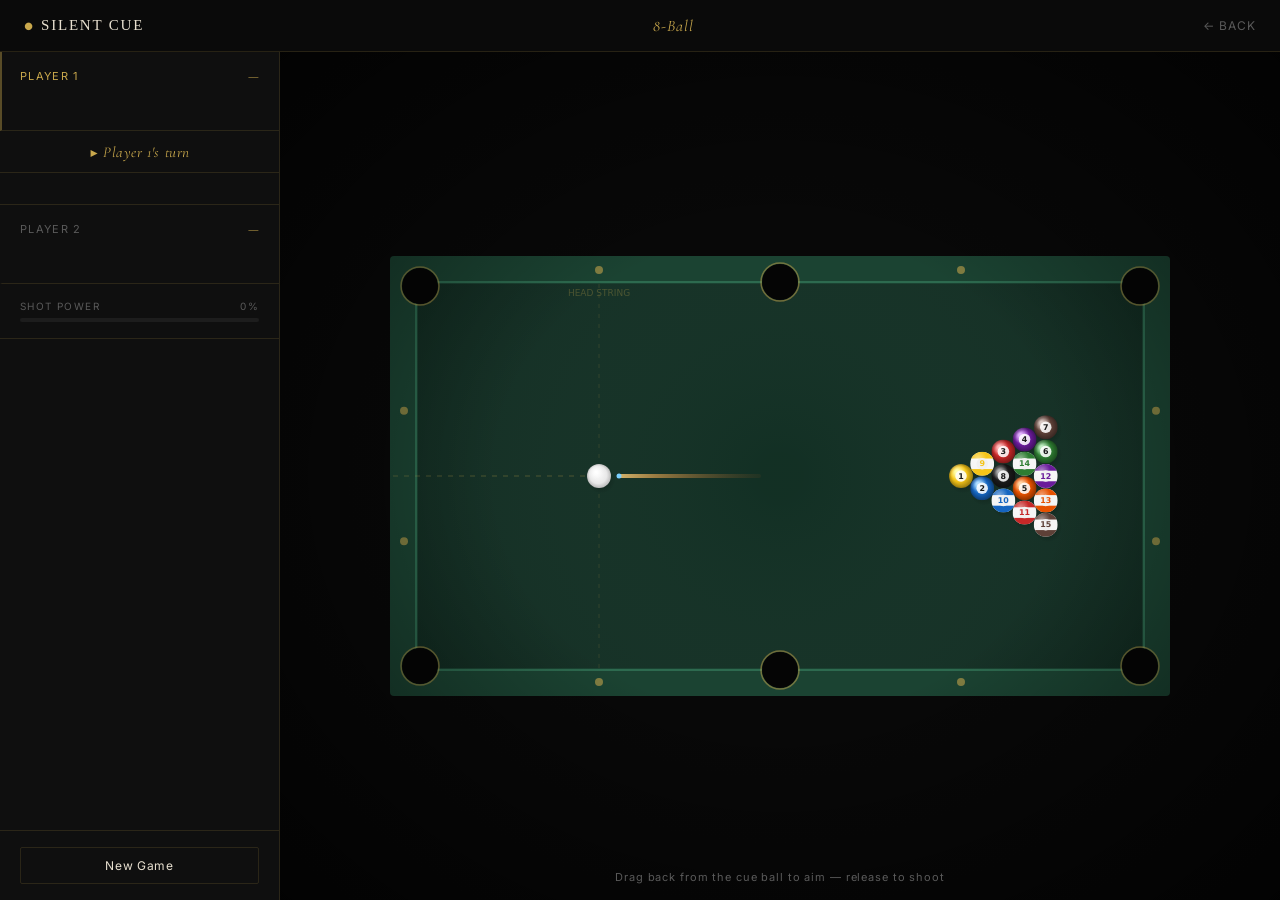
==== commit b05aa219: "feat: 8-ball pool game using Silent Cue physics engine Physics copied verbatim from lesson simulator" ====
--- a/index.html
+++ b/index.html
@@ -3,435 +3,1329 @@
 <head>
   <meta charset="UTF-8" />
   <meta name="viewport" content="width=device-width, initial-scale=1.0" />
-  <title>The Clue Foundation | Master 8-Ball Pool</title>
-  <meta name="description" content="The Clue Foundation — premium 8-ball pool digital course. Learn from a professional, shop curated gear, and elevate your game." />
-  <link rel="stylesheet" href="css/style.css" />
+  <title>8-Ball Pool — Silent Cue</title>
+  <meta name="description" content="Two-player 8-ball pool. Real physics, real rules." />
   <link rel="preconnect" href="https://fonts.googleapis.com" />
-  <link href="https://fonts.googleapis.com/css2?family=Playfair+Display:wght@400;700;900&family=Inter:wght@300;400;500;600&display=swap" rel="stylesheet" />
+  <link href="https://fonts.googleapis.com/css2?family=Cormorant+Garamond:ital,wght@0,300;0,400;1,300;1,400&family=Inter:wght@300;400;500&display=swap" rel="stylesheet" />
+  <style>
+    /* ── Reset & Base ─────────────────────────────────────────────────── */
+    *, *::before, *::after { box-sizing: border-box; margin: 0; padding: 0; }
+
+    :root {
+      --bg:           #080808;
+      --felt:         #0D2B1F;
+      --rail:         #1B4332;
+      --cushion:      #2D6A4F;
+      --gold:         #C9A84C;
+      --gold-dim:     rgba(201,168,76,0.15);
+      --gold-mid:     rgba(201,168,76,0.4);
+      --ivory:        #E8E0D0;
+      --smoke:        #5A5A5A;
+      --panel-bg:     #0F0F0F;
+      --panel-border: rgba(201,168,76,0.15);
+    }
+
+    html, body {
+      height: 100%;
+      background: var(--bg);
+      color: var(--ivory);
+      font-family: Inter, system-ui, sans-serif;
+      overflow: hidden;
+    }
+
+    /* ── Top Bar ─────────────────────────────────────────────────────── */
+    #topbar {
+      display: flex;
+      align-items: center;
+      justify-content: space-between;
+      height: 52px;
+      padding: 0 24px;
+      background: #0a0a0a;
+      border-bottom: 1px solid var(--panel-border);
+      flex-shrink: 0;
+      z-index: 10;
+    }
+    #topbar .logo {
+      display: flex;
+      align-items: center;
+      gap: 8px;
+      text-decoration: none;
+      color: var(--ivory);
+    }
+    #topbar .logo-dot  { color: var(--gold); font-size: 10px; }
+    #topbar .logo-text {
+      font-family: Georgia, serif;
+      font-size: 15px;
+      letter-spacing: 0.12em;
+      text-transform: uppercase;
+      color: var(--ivory);
+    }
+    #topbar .lesson-title {
+      font-family: 'Cormorant Garamond', Georgia, serif;
+      font-style: italic;
+      font-size: 16px;
+      color: var(--gold);
+      letter-spacing: 0.06em;
+    }
+    #topbar .exit-link {
+      font-size: 12px;
+      color: var(--smoke);
+      text-decoration: none;
+      letter-spacing: 0.08em;
+      text-transform: uppercase;
+      transition: color 0.2s;
+    }
+    #topbar .exit-link:hover { color: var(--gold); }
+
+    /* ── Main Layout ──────────────────────────────────────────────────── */
+    #app {
+      display: flex;
+      height: calc(100vh - 52px);
+      overflow: hidden;
+    }
+
+    /* ── Left Panel ───────────────────────────────────────────────────── */
+    #panel {
+      width: 280px;
+      flex-shrink: 0;
+      background: var(--panel-bg);
+      border-right: 1px solid var(--panel-border);
+      display: flex;
+      flex-direction: column;
+      overflow: hidden;
+    }
+
+    /* Player sections */
+    .player-section {
+      padding: 16px 20px;
+      border-bottom: 1px solid var(--panel-border);
+      transition: border-left 0.2s;
+    }
+    .player-section.active {
+      border-left: 2px solid rgba(201,168,76,0.4);
+      padding-left: 18px;
+    }
+    .player-section:not(.active) {
+      border-left: 2px solid transparent;
+      padding-left: 18px;
+    }
+    .player-header {
+      display: flex;
+      justify-content: space-between;
+      align-items: center;
+      margin-bottom: 10px;
+    }
+    .player-label {
+      font-size: 11px;
+      letter-spacing: 0.12em;
+      text-transform: uppercase;
+      color: var(--smoke);
+    }
+    .player-section.active .player-label {
+      color: var(--gold);
+    }
+    .player-group {
+      font-family: 'Cormorant Garamond', Georgia, serif;
+      font-style: italic;
+      font-size: 13px;
+      color: var(--gold);
+    }
+    .player-balls {
+      display: flex;
+      flex-wrap: wrap;
+      gap: 4px;
+      min-height: 20px;
+    }
+    .ball-dot {
+      width: 18px;
+      height: 18px;
+      border-radius: 50%;
+      display: inline-flex;
+      align-items: center;
+      justify-content: center;
+      font-size: 8px;
+      font-weight: 700;
+      color: #fff;
+      transition: opacity 0.3s;
+      position: relative;
+      overflow: hidden;
+    }
+    .ball-dot.sunk {
+      opacity: 0.18;
+    }
+    /* stripe overlay for stripe balls */
+    .ball-dot .stripe-band {
+      position: absolute;
+      left: 0; right: 0;
+      top: 0; height: 40%;
+      background: rgba(255,255,255,0.65);
+      pointer-events: none;
+    }
+
+    /* Turn banner */
+    .turn-banner {
+      padding: 10px 20px;
+      font-family: 'Cormorant Garamond', Georgia, serif;
+      font-style: italic;
+      font-size: 15px;
+      color: var(--gold);
+      text-align: center;
+      letter-spacing: 0.04em;
+      border-bottom: 1px solid var(--panel-border);
+      min-height: 42px;
+      display: flex;
+      align-items: center;
+      justify-content: center;
+    }
+
+    /* Status message */
+    #status-msg {
+      padding: 8px 20px;
+      font-size: 11px;
+      color: var(--smoke);
+      text-align: center;
+      min-height: 32px;
+      border-bottom: 1px solid var(--panel-border);
+      letter-spacing: 0.04em;
+      display: flex;
+      align-items: center;
+      justify-content: center;
+    }
+
+    .divider {
+      height: 1px;
+      background: var(--panel-border);
+      flex-shrink: 0;
+    }
+
+    /* Power bar */
+    #power-section {
+      display: flex;
+      flex-direction: column;
+      gap: 6px;
+      padding: 16px 20px;
+      border-bottom: 1px solid var(--panel-border);
+    }
+    #power-label {
+      font-size: 10px;
+      letter-spacing: 0.14em;
+      text-transform: uppercase;
+      color: var(--smoke);
+      display: flex;
+      justify-content: space-between;
+    }
+    #power-track {
+      height: 4px;
+      background: rgba(255,255,255,0.06);
+      border-radius: 2px;
+      overflow: hidden;
+    }
+    #power-fill {
+      height: 100%;
+      width: 0%;
+      background: linear-gradient(90deg, var(--gold) 0%, #f0c060 100%);
+      border-radius: 2px;
+      transition: width 0.04s linear;
+    }
+
+    /* Controls */
+    #controls {
+      display: flex;
+      gap: 8px;
+      padding: 16px 20px;
+      border-top: 1px solid var(--panel-border);
+      flex-shrink: 0;
+      margin-top: auto;
+    }
+    .btn {
+      flex: 1;
+      padding: 10px 8px;
+      border: 1px solid var(--panel-border);
+      background: none;
+      color: var(--ivory);
+      font-family: Inter, system-ui, sans-serif;
+      font-size: 12px;
+      letter-spacing: 0.06em;
+      cursor: pointer;
+      transition: all 0.2s;
+      border-radius: 2px;
+    }
+    .btn:hover { border-color: var(--gold); color: var(--gold); }
+
+    /* ── Canvas Area ──────────────────────────────────────────────────── */
+    #canvas-area {
+      flex: 1;
+      display: flex;
+      align-items: center;
+      justify-content: center;
+      background: var(--bg);
+      position: relative;
+      overflow: hidden;
+    }
+    #canvas-area::before {
+      content: '';
+      position: absolute;
+      inset: 0;
+      background: radial-gradient(ellipse at center, transparent 40%, rgba(0,0,0,0.7) 100%);
+      pointer-events: none;
+      z-index: 2;
+    }
+    #pool-canvas {
+      display: block;
+      border-radius: 4px;
+      cursor: crosshair;
+      position: relative;
+      z-index: 1;
+    }
+
+    /* Feedback overlay */
+    #feedback-msg {
+      position: absolute;
+      top: 50%;
+      left: 50%;
+      transform: translate(-50%, -50%);
+      font-family: 'Cormorant Garamond', Georgia, serif;
+      font-style: italic;
+      font-size: 22px;
+      color: var(--gold);
+      text-align: center;
+      background: rgba(8,8,8,0.85);
+      border: 1px solid var(--gold-mid);
+      padding: 16px 36px;
+      border-radius: 2px;
+      letter-spacing: 0.05em;
+      pointer-events: none;
+      opacity: 0;
+      transition: opacity 0.3s;
+      z-index: 10;
+      white-space: nowrap;
+      max-width: 90%;
+      white-space: normal;
+      text-align: center;
+    }
+    #feedback-msg.show { opacity: 1; }
+
+    /* Hint bar */
+    #hint-bar {
+      position: absolute;
+      bottom: 16px;
+      left: 50%;
+      transform: translateX(-50%);
+      font-size: 11px;
+      color: var(--smoke);
+      letter-spacing: 0.08em;
+      pointer-events: none;
+      z-index: 3;
+      white-space: nowrap;
+    }
+
+    /* Game-over overlay */
+    #gameover-overlay {
+      position: absolute;
+      inset: 0;
+      display: none;
+      align-items: center;
+      justify-content: center;
+      background: rgba(0,0,0,0.72);
+      z-index: 20;
+      flex-direction: column;
+      gap: 20px;
+    }
+    #gameover-overlay.show {
+      display: flex;
+    }
+    #gameover-title {
+      font-family: 'Cormorant Garamond', Georgia, serif;
+      font-size: 38px;
+      color: var(--gold);
+      letter-spacing: 0.08em;
+      font-style: italic;
+    }
+    #gameover-sub {
+      font-size: 14px;
+      color: var(--ivory);
+      letter-spacing: 0.1em;
+    }
+    #gameover-btn {
+      margin-top: 8px;
+      padding: 12px 36px;
+      border: 1px solid var(--gold-mid);
+      background: none;
+      color: var(--gold);
+      font-family: Inter, system-ui, sans-serif;
+      font-size: 13px;
+      letter-spacing: 0.1em;
+      cursor: pointer;
+      transition: all 0.2s;
+      border-radius: 2px;
+      text-transform: uppercase;
+    }
+    #gameover-btn:hover {
+      background: var(--gold);
+      color: #080808;
+    }
+  </style>
 </head>
 <body>
 
-  <!-- ===== NAVIGATION ===== -->
-  <header class="nav-header" id="nav">
-    <div class="container nav-inner">
-      <div class="logo">
-        <span class="logo-ball">&#9679;</span>
-        <span class="logo-text">The Clue Foundation</span>
+<!-- Top Bar -->
+<div id="topbar">
+  <a href="../index.html" class="logo">
+    <span class="logo-dot">&#9679;</span>
+    <span class="logo-text">Silent Cue</span>
+  </a>
+  <span class="lesson-title">8-Ball</span>
+  <a href="../index.html" class="exit-link">&#8592; Back</a>
+</div>
+
+<!-- App -->
+<div id="app">
+
+  <!-- Left Panel -->
+  <div id="panel">
+
+    <!-- Player 1 -->
+    <div class="player-section" id="p1-section">
+      <div class="player-header">
+        <span class="player-label">Player 1</span>
+        <span class="player-group" id="p1-group">—</span>
       </div>
-      <nav class="nav-links" id="navLinks">
-        <a href="#course">Course</a>
-        <a href="#instructor">Instructor</a>
-        <a href="#testimonials">Results</a>
-        <a href="#gear">Gear</a>
-        <a href="#enroll" class="btn btn-nav">Enroll Now</a>
-      </nav>
-      <button class="nav-toggle" id="navToggle" aria-label="Toggle navigation">
-        <span></span><span></span><span></span>
-      </button>
+      <div class="player-balls" id="p1-balls"></div>
     </div>
-  </header>
-
-  <!-- ===== HERO ===== -->
-  <section class="hero" id="home">
-    <div class="hero-bg">
-      <div class="felt-grid"></div>
-      <div class="hero-balls">
-        <div class="pool-ball b1">1</div>
-        <div class="pool-ball b8">8</div>
-        <div class="pool-ball b3">3</div>
-        <div class="pool-ball b5">5</div>
-        <div class="pool-ball b9">9</div>
+
+    <!-- Turn banner -->
+    <div class="turn-banner" id="turn-banner">&#9654; Player 1's turn</div>
+
+    <!-- Status line -->
+    <div id="status-msg"></div>
+
+    <!-- Player 2 -->
+    <div class="player-section" id="p2-section">
+      <div class="player-header">
+        <span class="player-label">Player 2</span>
+        <span class="player-group" id="p2-group">—</span>
       </div>
+      <div class="player-balls" id="p2-balls"></div>
     </div>
-    <div class="container hero-content">
-      <p class="hero-eyebrow">Premium 8-Ball Pool Training</p>
-      <h1 class="hero-headline">Control the Table.<br/>Own the Game.</h1>
-      <p class="hero-sub">The Clue Foundation transforms beginners and intermediate players into confident, strategic pool players — with professional-level technique, curated gear, and a proven curriculum.</p>
-      <div class="hero-ctas">
-        <a href="#enroll" class="btn btn-primary">Start the Course</a>
-        <a href="#course" class="btn btn-ghost">See What's Inside</a>
+
+    <!-- Power bar -->
+    <div id="power-section">
+      <div id="power-label">
+        <span>Shot Power</span>
+        <span id="power-pct">0%</span>
       </div>
-      <div class="hero-stats">
-        <div class="stat"><span class="stat-num">1,200+</span><span class="stat-label">Students Enrolled</span></div>
-        <div class="stat-divider"></div>
-        <div class="stat"><span class="stat-num">48</span><span class="stat-label">Video Lessons</span></div>
-        <div class="stat-divider"></div>
-        <div class="stat"><span class="stat-num">4.9&#9733;</span><span class="stat-label">Average Rating</span></div>
-      </div>
+      <div id="power-track"><div id="power-fill"></div></div>
     </div>
-    <div class="hero-scroll-hint"><span></span></div>
-  </section>
-
-  <!-- ===== TRUST BAR ===== -->
-  <div class="trust-bar">
-    <div class="container trust-inner">
-      <span>As Seen In</span>
-      <div class="trust-logos">
-        <span class="trust-logo">BilliardsBuzz</span>
-        <span class="trust-logo">PoolPro Weekly</span>
-        <span class="trust-logo">CueWorld</span>
-        <span class="trust-logo">8BallMasters</span>
-      </div>
+
+    <!-- Controls -->
+    <div id="controls">
+      <button class="btn" id="btn-reset">New Game</button>
     </div>
+
   </div>
 
-  <!-- ===== COURSE OVERVIEW ===== -->
-  <section class="section" id="course">
-    <div class="container">
-      <div class="section-label">The Curriculum</div>
-      <h2 class="section-title">Everything You Need to <span class="gold">Master 8-Ball</span></h2>
-      <p class="section-sub">A structured, progressive course built from the ground up — covering every layer of the game, from fundamentals to tournament-level strategy.</p>
-
-      <div class="modules-grid">
-        <div class="module-card">
-          <div class="module-num">01</div>
-          <div class="module-icon">&#127919;</div>
-          <h3>Fundamentals & Stance</h3>
-          <p>Bridge hand technique, body alignment, grip pressure, and the mechanics of a consistent stroke — the foundation everything else is built on.</p>
-          <ul>
-            <li>Open vs. closed bridge</li>
-            <li>Stance geometry</li>
-            <li>Backswing & follow-through</li>
-          </ul>
-        </div>
-        <div class="module-card">
-          <div class="module-num">02</div>
-          <div class="module-icon">&#9898;</div>
-          <h3>Cue Ball Control</h3>
-          <p>Learn to put the cue ball exactly where you need it, every time. Top, bottom, side spin — all fully explained and drilled.</p>
-          <ul>
-            <li>English & spin mechanics</li>
-            <li>Speed & distance control</li>
-            <li>Position play drills</li>
-          </ul>
-        </div>
-        <div class="module-card">
-          <div class="module-num">03</div>
-          <div class="module-icon">&#9989;</div>
-          <h3>Shot Selection & Patterns</h3>
-          <p>Reading the table and choosing the highest-percentage shot. Recognize and run patterns that clear racks efficiently.</p>
-          <ul>
-            <li>Ball grouping & clusters</li>
-            <li>Break-out shots</li>
-            <li>Running out sequences</li>
-          </ul>
-        </div>
-        <div class="module-card">
-          <div class="module-num">04</div>
-          <div class="module-icon">&#9876;&#65039;</div>
-          <h3>Safety Play & Defense</h3>
-          <p>Turn your opponent's mistakes into your wins. Advanced safety strategies that professionals rely on under pressure.</p>
-          <ul>
-            <li>Snookers & kick shots</li>
-            <li>Two-way shots</li>
-            <li>Recognizing defensive positions</li>
-          </ul>
-        </div>
-        <div class="module-card">
-          <div class="module-num">05</div>
-          <div class="module-icon">&#128200;</div>
-          <h3>Break Strategy</h3>
-          <p>A powerful, controlled break that sets up your run-out. Power, accuracy, and cue ball placement on the break — all covered in detail.</p>
-          <ul>
-            <li>Head ball vs. side pocket breaks</li>
-            <li>Power & control balance</li>
-            <li>Reading the spread</li>
-          </ul>
-        </div>
-        <div class="module-card">
-          <div class="module-num">06</div>
-          <div class="module-icon">&#127942;</div>
-          <h3>Tournament Mindset</h3>
-          <p>The mental game separates good players from great ones. Pressure management, pre-shot routines, and competing at your best when it matters.</p>
-          <ul>
-            <li>Pre-shot routine system</li>
-            <li>Handling pressure & mistakes</li>
-            <li>Match preparation</li>
-          </ul>
-        </div>
-      </div>
+  <!-- Canvas Area -->
+  <div id="canvas-area">
+    <canvas id="pool-canvas"></canvas>
+
+    <div id="feedback-msg"></div>
+
+    <!-- Game Over Overlay -->
+    <div id="gameover-overlay">
+      <div id="gameover-title">Game Over</div>
+      <div id="gameover-sub"></div>
+      <button id="gameover-btn">Play Again</button>
     </div>
-  </section>
-
-  <!-- ===== INSTRUCTOR ===== -->
-  <section class="section section-dark" id="instructor">
-    <div class="container instructor-layout">
-      <div class="instructor-visual">
-        <div class="instructor-img-wrap">
-          <div class="instructor-placeholder">
-            <div class="instructor-initials">TCF</div>
-            <p>Your Photo Here</p>
-          </div>
-          <div class="instructor-badge">&#9733; Pro Instructor</div>
-        </div>
-        <div class="instructor-credentials">
-          <div class="credential"><span class="cred-num">15+</span><span class="cred-label">Years Playing</span></div>
-          <div class="credential"><span class="cred-num">8</span><span class="cred-label">Tournaments Won</span></div>
-          <div class="credential"><span class="cred-num">500+</span><span class="cred-label">Students Coached</span></div>
-        </div>
-      </div>
-      <div class="instructor-content">
-        <div class="section-label">Your Instructor</div>
-        <h2 class="section-title">Coached by Someone <span class="gold">Who's Been There</span></h2>
-        <p class="instructor-bio">I've spent over 15 years competing at the regional and national level — winning tournaments, coaching players of all skill levels, and obsessing over what actually separates average players from consistently great ones.</p>
-        <p class="instructor-bio">The Clue Foundation was built to give you the same structured knowledge that took me years to accumulate — in a clear, practical, step-by-step format that gets you results fast.</p>
-        <p class="instructor-bio">Whether you're just picking up a cue or you've been playing for years but hit a ceiling — this course was designed for you.</p>
-        <div class="instructor-quote">
-          <blockquote>"Pool isn't about power. It's about precision, patience, and thinking two shots ahead. That's exactly what I'll teach you."</blockquote>
-        </div>
-        <a href="#enroll" class="btn btn-primary">Join My Course</a>
-      </div>
-    </div>
-  </section>
-
-  <!-- ===== TESTIMONIALS ===== -->
-  <section class="section" id="testimonials">
-    <div class="container">
-      <div class="section-label">Student Results</div>
-      <h2 class="section-title">Real Players. <span class="gold">Real Improvement.</span></h2>
-      <p class="section-sub">From complete beginners to competitive players — here's what students are saying after going through The Clue Foundation course.</p>
-
-      <div class="testimonials-grid">
-        <div class="testimonial-card featured">
-          <div class="stars">&#9733;&#9733;&#9733;&#9733;&#9733;</div>
-          <p class="testimonial-text">"Before this course I was losing every game at the bar. Six weeks in and I've won three out of my last four matches. The cue ball control module alone was worth 10x the price."</p>
-          <div class="testimonial-author">
-            <div class="author-avatar">MR</div>
-            <div>
-              <div class="author-name">Marcus R.</div>
-              <div class="author-detail">Intermediate Player — Chicago, IL</div>
-            </div>
-          </div>
-        </div>
-        <div class="testimonial-card">
-          <div class="stars">&#9733;&#9733;&#9733;&#9733;&#9733;</div>
-          <p class="testimonial-text">"I've watched dozens of YouTube videos and none of them gave me the systematic approach this course does. The pattern recognition module changed how I see the table entirely."</p>
-          <div class="testimonial-author">
-            <div class="author-avatar">JT</div>
-            <div>
-              <div class="author-name">Jordan T.</div>
-              <div class="author-detail">Beginner — Austin, TX</div>
-            </div>
-          </div>
-        </div>
-        <div class="testimonial-card">
-          <div class="stars">&#9733;&#9733;&#9733;&#9733;&#9733;</div>
-          <p class="testimonial-text">"The safety play section is elite-level content. I started using two-way shots in league play and my opponents had no idea how to respond. Completely changed my win rate."</p>
-          <div class="testimonial-author">
-            <div class="author-avatar">SL</div>
-            <div>
-              <div class="author-name">Sarah L.</div>
-              <div class="author-detail">League Player — Denver, CO</div>
-            </div>
-          </div>
-        </div>
-        <div class="testimonial-card">
-          <div class="stars">&#9733;&#9733;&#9733;&#9733;&#9733;</div>
-          <p class="testimonial-text">"Worth every penny. Clear instruction, practical drills, and a community that actually helps each other improve. I went from casual player to winning my first local tournament."</p>
-          <div class="testimonial-author">
-            <div class="author-avatar">DK</div>
-            <div>
-              <div class="author-name">Derek K.</div>
-              <div class="author-detail">Competitive Player — Seattle, WA</div>
-            </div>
-          </div>
-        </div>
-        <div class="testimonial-card">
-          <div class="stars">&#9733;&#9733;&#9733;&#9733;&#9733;</div>
-          <p class="testimonial-text">"The break strategy module alone improved my rack-opening game dramatically. I now consistently pocket 2-3 balls on the break and control where the cue ball lands."</p>
-          <div class="testimonial-author">
-            <div class="author-avatar">AM</div>
-            <div>
-              <div class="author-name">Alicia M.</div>
-              <div class="author-detail">Intermediate — Miami, FL</div>
-            </div>
-          </div>
-        </div>
-        <div class="testimonial-card">
-          <div class="stars">&#9733;&#9733;&#9733;&#9733;&#9733;</div>
-          <p class="testimonial-text">"I appreciated how the course doesn't just show you shots — it explains the WHY behind every decision. That mental model is what makes this different from everything else out there."</p>
-          <div class="testimonial-author">
-            <div class="author-avatar">BW</div>
-            <div>
-              <div class="author-name">Brian W.</div>
-              <div class="author-detail">Beginner — Nashville, TN</div>
-            </div>
-          </div>
-        </div>
-      </div>
-    </div>
-  </section>
-
-  <!-- ===== AFFILIATE GEAR ===== -->
-  <section class="section section-dark" id="gear">
-    <div class="container">
-      <div class="section-label">Curated Gear</div>
-      <h2 class="section-title">Equipment the <span class="gold">Pros Trust</span></h2>
-      <p class="section-sub">The right gear makes a measurable difference. These are the exact products recommended throughout the course — handpicked for quality, value, and performance.</p>
-
-      <div class="gear-grid">
-        <div class="gear-card">
-          <div class="gear-badge">Top Pick</div>
-          <div class="gear-img cue-img">
-            <div class="gear-icon">&#127996;</div>
-          </div>
-          <div class="gear-info">
-            <div class="gear-category">Playing Cue</div>
-            <h3 class="gear-name">Pro Series 58" Cue</h3>
-            <p class="gear-desc">The cue used throughout the course demonstrations. 19oz, maple shaft, Irish linen wrap — perfect balance of control and power.</p>
-            <div class="gear-footer">
-              <span class="gear-price">~$120</span>
-              <a href="#" class="btn btn-gold btn-sm">View on Amazon &#8599;</a>
-            </div>
-          </div>
-        </div>
-        <div class="gear-card">
-          <div class="gear-img chalk-img">
-            <div class="gear-icon">&#9643;&#65039;</div>
-          </div>
-          <div class="gear-info">
-            <div class="gear-category">Chalk</div>
-            <h3 class="gear-name">Master Billiard Chalk (12-pack)</h3>
-            <p class="gear-desc">The industry standard. Consistent texture, excellent tip adhesion, and available everywhere. Never miss a shot because of poor chalk.</p>
-            <div class="gear-footer">
-              <span class="gear-price">~$9</span>
-              <a href="#" class="btn btn-gold btn-sm">View on Amazon &#8599;</a>
-            </div>
-          </div>
-        </div>
-        <div class="gear-card">
-          <div class="gear-img case-img">
-            <div class="gear-icon">&#128230;</div>
-          </div>
-          <div class="gear-info">
-            <div class="gear-category">Cue Case</div>
-            <h3 class="gear-name">2x2 Hard Shell Cue Case</h3>
-            <p class="gear-desc">Protect your investment. This hard-shell case holds two cues and two shafts with lockable zippers and a padded interior.</p>
-            <div class="gear-footer">
-              <span class="gear-price">~$55</span>
-              <a href="#" class="btn btn-gold btn-sm">View on Amazon &#8599;</a>
-            </div>
-          </div>
-        </div>
-        <div class="gear-card">
-          <div class="gear-img glove-img">
-            <div class="gear-icon">&#129354;</div>
-          </div>
-          <div class="gear-info">
-            <div class="gear-category">Billiard Glove</div>
-            <h3 class="gear-name">3-Finger Billiard Glove</h3>
-            <p class="gear-desc">Eliminate friction from your bridge hand for a smoother, more consistent stroke — especially important in humid conditions.</p>
-            <div class="gear-footer">
-              <span class="gear-price">~$12</span>
-              <a href="#" class="btn btn-gold btn-sm">View on Amazon &#8599;</a>
-            </div>
-          </div>
-        </div>
-      </div>
-
-      <p class="gear-disclaimer">* Links above are affiliate links. We may earn a small commission at no extra cost to you. We only recommend gear we genuinely use and trust.</p>
-    </div>
-  </section>
-
-  <!-- ===== PRICING / ENROLL ===== -->
-  <section class="section enroll-section" id="enroll">
-    <div class="container">
-      <div class="section-label">Get Started</div>
-      <h2 class="section-title">Choose Your <span class="gold">Path to Mastery</span></h2>
-      <p class="section-sub">Every tier includes full lifetime access. No recurring fees. No upsells. Just the content that transforms your game.</p>
-
-      <div class="pricing-grid">
-        <div class="pricing-card">
-          <div class="plan-name">Starter</div>
-          <div class="plan-price"><span class="price-currency">$</span>49</div>
-          <div class="plan-period">one-time</div>
-          <ul class="plan-features">
-            <li>&#10003; Modules 1-3 (24 videos)</li>
-            <li>&#10003; Fundamentals workbook (PDF)</li>
-            <li>&#10003; Community access</li>
-            <li class="disabled">&#10005; Advanced modules 4-6</li>
-            <li class="disabled">&#10005; 1-on-1 feedback</li>
-          </ul>
-          <a href="#" class="btn btn-ghost btn-full">Get Starter Access</a>
-        </div>
-        <div class="pricing-card featured">
-          <div class="plan-badge">Most Popular</div>
-          <div class="plan-name">Pro</div>
-          <div class="plan-price"><span class="price-currency">$</span>97</div>
-          <div class="plan-period">one-time</div>
-          <ul class="plan-features">
-            <li>&#10003; All 6 modules (48 videos)</li>
-            <li>&#10003; All PDF workbooks & drills</li>
-            <li>&#10003; Community access</li>
-            <li>&#10003; Gear discount codes</li>
-            <li class="disabled">&#10005; 1-on-1 feedback session</li>
-          </ul>
-          <a href="#" class="btn btn-primary btn-full">Enroll in Pro</a>
-        </div>
-        <div class="pricing-card">
-          <div class="plan-name">Elite</div>
-          <div class="plan-price"><span class="price-currency">$</span>197</div>
-          <div class="plan-period">one-time</div>
-          <ul class="plan-features">
-            <li>&#10003; Everything in Pro</li>
-            <li>&#10003; 2x 60-min coaching calls</li>
-            <li>&#10003; Video swing analysis</li>
-            <li>&#10003; Priority community access</li>
-            <li>&#10003; Gear discount codes</li>
-          </ul>
-          <a href="#" class="btn btn-ghost btn-full">Get Elite Access</a>
-        </div>
-      </div>
-
-      <div class="guarantee">
-        <div class="guarantee-icon">&#128737;&#65039;</div>
-        <div>
-          <strong>30-Day Money-Back Guarantee</strong>
-          <p>Not happy with your results? Email us within 30 days for a full refund — no questions asked.</p>
-        </div>
-      </div>
-    </div>
-  </section>
-
-  <!-- ===== FOOTER ===== -->
-  <footer class="footer">
-    <div class="container footer-inner">
-      <div class="footer-brand">
-        <div class="logo">
-          <span class="logo-ball">&#9679;</span>
-          <span class="logo-text">The Clue Foundation</span>
-        </div>
-        <p>Premium 8-ball pool education for players who are serious about improving their game.</p>
-      </div>
-      <div class="footer-links">
-        <div class="footer-col">
-          <h4>Course</h4>
-          <a href="#course">Curriculum</a>
-          <a href="#instructor">Instructor</a>
-          <a href="#enroll">Pricing</a>
-        </div>
-        <div class="footer-col">
-          <h4>Community</h4>
-          <a href="#">Student Login</a>
-          <a href="#">Discord</a>
-          <a href="#">Blog</a>
-        </div>
-        <div class="footer-col">
-          <h4>Legal</h4>
-          <a href="#">Privacy Policy</a>
-          <a href="#">Terms of Service</a>
-          <a href="#">Affiliate Disclosure</a>
-        </div>
-      </div>
-    </div>
-    <div class="footer-bottom">
-      <div class="container">
-        <p>&copy; 2026 The Clue Foundation. All rights reserved.</p>
-        <p>Affiliate links are disclosed. We may earn commissions on recommended products.</p>
-      </div>
-    </div>
-  </footer>
-
-  <script src="js/main.js"></script>
+
+    <div id="hint-bar">Drag back from the cue ball to aim — release to shoot</div>
+  </div>
+
+</div>
+
+<script>
+(function () {
+'use strict';
+
+// ── Canvas Setup ──────────────────────────────────────────────
+const canvas = document.getElementById('pool-canvas');
+const ctx    = canvas.getContext('2d');
+
+// ── Physics Constants (verbatim) ──────────────────────────────
+const BALL_R   = 12;
+const FRICTION = 0.983;
+const MAX_PULL = 100;
+const MAX_VEL  = 16;
+const POCKET_R = 18;
+const CUE_GAP  = BALL_R + 8;
+const SUBSTEPS = 3;
+
+const TABLE_W = 780;
+const TABLE_H = 440;
+const RAIL_W  = 28;
+const PLAY_X  = RAIL_W;
+const PLAY_Y  = RAIL_W;
+const PLAY_W  = TABLE_W - RAIL_W * 2;
+const PLAY_H  = TABLE_H - RAIL_W * 2;
+
+canvas.width  = TABLE_W;
+canvas.height = TABLE_H;
+
+const POCKETS = [
+  { x: PLAY_X + 2,          y: PLAY_Y + 2 },
+  { x: PLAY_X + PLAY_W / 2, y: PLAY_Y - 2 },
+  { x: PLAY_X + PLAY_W - 2, y: PLAY_Y + 2 },
+  { x: PLAY_X + 2,          y: PLAY_Y + PLAY_H - 2 },
+  { x: PLAY_X + PLAY_W / 2, y: PLAY_Y + PLAY_H + 2 },
+  { x: PLAY_X + PLAY_W - 2, y: PLAY_Y + PLAY_H - 2 },
+];
+
+// ── Ball Data ─────────────────────────────────────────────────
+const BALL_DATA = {
+  0:  { color: '#FFFFFF', stripe: false },
+  1:  { color: '#F5C518', stripe: false },
+  2:  { color: '#1565C0', stripe: false },
+  3:  { color: '#C62828', stripe: false },
+  4:  { color: '#6A1B9A', stripe: false },
+  5:  { color: '#E65100', stripe: false },
+  6:  { color: '#2E7D32', stripe: false },
+  7:  { color: '#5D4037', stripe: false },
+  8:  { color: '#1a1a1a', stripe: false },
+  9:  { color: '#F5C518', stripe: true  },
+  10: { color: '#1565C0', stripe: true  },
+  11: { color: '#C62828', stripe: true  },
+  12: { color: '#6A1B9A', stripe: true  },
+  13: { color: '#E65100', stripe: true  },
+  14: { color: '#2E7D32', stripe: true  },
+  15: { color: '#5D4037', stripe: true  },
+};
+
+const SOLIDS  = new Set([1,2,3,4,5,6,7]);
+const STRIPES = new Set([9,10,11,12,13,14,15]);
+
+// ── Game State ────────────────────────────────────────────────
+let balls            = [];
+let cueBall          = null;
+let gamePhase        = 'break';   // 'break' | 'playing' | 'ball-in-hand' | 'gameover'
+let currentPlayer    = 1;
+let playerGroup      = { 1: null, 2: null };
+let pocketedThisShot = [];
+let firstContact     = null;
+let winner           = null;
+let winMsg           = '';
+let bihX = PLAY_X + PLAY_W * 0.25;
+let bihY = PLAY_Y + PLAY_H * 0.5;
+
+// Interaction
+let aimAngle    = Math.PI;
+let isPulling   = false;
+let pullOriginX = 0, pullOriginY = 0;
+let pullDist    = 0;
+let shooting    = false;
+
+// Animation
+let rafId        = null;
+let feedbackTimer = null;
+
+// Contact pair tracking
+const contactPairs = new Set();
+
+// ── Physics (verbatim) ────────────────────────────────────────
+function dist(a, b) {
+  const dx = a.x - b.x, dy = a.y - b.y;
+  return Math.sqrt(dx * dx + dy * dy);
+}
+
+function separateOverlap(a, b) {
+  const dx = b.x - a.x, dy = b.y - a.y;
+  const d  = Math.sqrt(dx * dx + dy * dy);
+  if (d === 0 || d >= a.radius + b.radius) return;
+  const nx = dx / d, ny = dy / d;
+  const push = (a.radius + b.radius - d) * 0.5;
+  a.x -= nx * push;  a.y -= ny * push;
+  b.x += nx * push;  b.y += ny * push;
+}
+
+function exchangeVelocity(a, b) {
+  const dx = b.x - a.x, dy = b.y - a.y;
+  const d  = Math.sqrt(dx * dx + dy * dy);
+  if (d === 0) return;
+  const nx = dx / d, ny = dy / d;
+  const dvx = a.vx - b.vx, dvy = a.vy - b.vy;
+  const dot = dvx * nx + dvy * ny;
+  if (dot >= 0) return;
+  a.vx -= dot * nx;  a.vy -= dot * ny;
+  b.vx += dot * nx;  b.vy += dot * ny;
+}
+
+function substep() {
+  const cx = PLAY_X, cy = PLAY_Y, cw = PLAY_W, ch = PLAY_H;
+  const dt = 1 / SUBSTEPS;
+  for (const ball of balls) {
+    if (ball.sunk) continue;
+    ball.x += ball.vx * dt;
+    ball.y += ball.vy * dt;
+    const spd = Math.sqrt(ball.vx * ball.vx + ball.vy * ball.vy);
+    if (spd > 0) { const r = Math.pow(FRICTION, dt); ball.vx *= r; ball.vy *= r; }
+    if (Math.sqrt(ball.vx*ball.vx + ball.vy*ball.vy) < 0.18) { ball.vx = 0; ball.vy = 0; }
+    if (ball.x - ball.radius < cx) { ball.x = cx + ball.radius; ball.vx =  Math.abs(ball.vx) * 0.78; }
+    if (ball.x + ball.radius > cx + cw) { ball.x = cx + cw - ball.radius; ball.vx = -Math.abs(ball.vx) * 0.78; }
+    if (ball.y - ball.radius < cy) { ball.y = cy + ball.radius; ball.vy =  Math.abs(ball.vy) * 0.78; }
+    if (ball.y + ball.radius > cy + ch) { ball.y = cy + ch - ball.radius; ball.vy = -Math.abs(ball.vy) * 0.78; }
+    for (const p of POCKETS) {
+      if (dist(ball, p) < POCKET_R) {
+        ball.sunk = true; ball.vx = 0; ball.vy = 0;
+        if (!pocketedThisShot.includes(ball)) pocketedThisShot.push(ball);
+        break;
+      }
+    }
+  }
+  for (let i = 0; i < balls.length; i++) {
+    for (let j = i + 1; j < balls.length; j++) {
+      if (balls[i].sunk || balls[j].sunk) continue;
+      const key = `${i}:${j}`;
+      const touching = dist(balls[i], balls[j]) < balls[i].radius + balls[j].radius;
+      if (touching) {
+        separateOverlap(balls[i], balls[j]);
+        if (!contactPairs.has(key)) {
+          exchangeVelocity(balls[i], balls[j]);
+          contactPairs.add(key);
+          if (firstContact === null) {
+            if (balls[i] === cueBall) firstContact = balls[j];
+            else if (balls[j] === cueBall) firstContact = balls[i];
+          }
+        }
+      } else { contactPairs.delete(key); }
+    }
+  }
+}
+
+function step() {
+  for (let s = 0; s < SUBSTEPS; s++) substep();
+  let anyMoving = false;
+  for (const ball of balls) {
+    if (!ball.sunk && (ball.vx !== 0 || ball.vy !== 0)) anyMoving = true;
+  }
+  return anyMoving;
+}
+
+// ── Ball Factory ──────────────────────────────────────────────
+function makeBall(num, x, y) {
+  const d = BALL_DATA[num];
+  return { x, y, vx: 0, vy: 0, color: d.color, stripe: d.stripe, number: num, radius: BALL_R, sunk: false };
+}
+
+// ── Rack Layout ───────────────────────────────────────────────
+function buildRack() {
+  const cx = PLAY_X, cy = PLAY_Y, cw = PLAY_W, ch = PLAY_H;
+  const fx = cx + cw * 0.75;
+  const fy = cy + ch * 0.5;
+  const dx = BALL_R * Math.sqrt(3) + 0.4;
+  const dy = BALL_R * 2 + 0.4;
+
+  // Row numbers and their y-offsets relative to row center
+  // Rack: apex pointing left (toward break end)
+  const rows = [
+    { offsets: [0],                      nums: [1]              },
+    { offsets: [-0.5, 0.5],              nums: [9, 2]           },
+    { offsets: [-1, 0, 1],               nums: [3, 8, 10]       },
+    { offsets: [-1.5, -0.5, 0.5, 1.5],  nums: [4, 14, 5, 11]   },
+    { offsets: [-2, -1, 0, 1, 2],        nums: [7, 6, 12, 13, 15] },
+  ];
+
+  const rackBalls = [];
+  for (let r = 0; r < rows.length; r++) {
+    const row = rows[r];
+    for (let i = 0; i < row.nums.length; i++) {
+      rackBalls.push(makeBall(row.nums[i], fx + r * dx, fy + row.offsets[i] * dy));
+    }
+  }
+  return rackBalls;
+}
+
+// ── Init Game ─────────────────────────────────────────────────
+function initGame() {
+  if (rafId) { cancelAnimationFrame(rafId); rafId = null; }
+  const cx = PLAY_X, cy = PLAY_Y, cw = PLAY_W, ch = PLAY_H;
+
+  gamePhase        = 'break';
+  currentPlayer    = 1;
+  playerGroup      = { 1: null, 2: null };
+  pocketedThisShot = [];
+  firstContact     = null;
+  winner           = null;
+  winMsg           = '';
+  isPulling        = false;
+  pullDist         = 0;
+  shooting         = false;
+  aimAngle         = Math.PI;
+  contactPairs.clear();
+
+  cueBall = makeBall(0, cx + cw * 0.25, cy + ch * 0.5);
+  balls   = [cueBall, ...buildRack()];
+
+  bihX = cx + cw * 0.25;
+  bihY = cy + ch * 0.5;
+
+  document.getElementById('gameover-overlay').classList.remove('show');
+  document.getElementById('status-msg').textContent = '';
+  setPower(0);
+  updateGameUI();
+  render();
+}
+
+// ── Game Logic Helpers ────────────────────────────────────────
+function ballGroup(num) {
+  if (SOLIDS.has(num))  return 'solids';
+  if (STRIPES.has(num)) return 'stripes';
+  return null;
+}
+function myGroup()       { return playerGroup[currentPlayer]; }
+function opponentGroup() { return playerGroup[currentPlayer === 1 ? 2 : 1]; }
+function ballsRemaining(group) {
+  return balls.filter(b => !b.sunk && b.number > 0 && b.number !== 8 && ballGroup(b.number) === group).length;
+}
+function switchPlayer() {
+  currentPlayer = currentPlayer === 1 ? 2 : 1;
+}
+
+// ── Resolve Shot ──────────────────────────────────────────────
+function resolveShot() {
+  if (gamePhase === 'gameover') return;
+
+  const cueBallSunk = pocketedThisShot.includes(cueBall);
+  const eightBall   = balls.find(b => b.number === 8);
+  const eightSunk   = eightBall && pocketedThisShot.includes(eightBall);
+  const otherSunk   = pocketedThisShot.filter(b => b !== cueBall && b.number !== 8);
+  const foul        = cueBallSunk || firstContact === null;
+
+  // ── 8-ball sunk on the break — re-rack ──
+  if (eightSunk && gamePhase === 'break') {
+    pocketedThisShot = []; firstContact = null;
+    showMsg('8 on the break — re-rack!', 2000);
+    initGame();
+    return;
+  }
+
+  // ── 8-ball sunk ──
+  if (eightSunk) {
+    const myG = myGroup();
+    const iStillHaveBalls = myG && ballsRemaining(myG) > 0;
+    if (foul || iStillHaveBalls) {
+      // Lose
+      winner = currentPlayer === 1 ? 2 : 1;
+      winMsg = foul ? 'Scratched on the 8-ball!' : 'Potted the 8 too early!';
+    } else {
+      // Win
+      winner = currentPlayer;
+      winMsg = 'Sank the 8-ball!';
+    }
+    gamePhase = 'gameover';
+    pocketedThisShot = []; firstContact = null;
+    showGameOver();
+    return;
+  }
+
+  // ── Group assignment ──
+  if (!playerGroup[currentPlayer] && otherSunk.length > 0 && !foul) {
+    const firstSunkNum = otherSunk[0].number;
+    const grp = ballGroup(firstSunkNum);
+    if (grp) {
+      playerGroup[currentPlayer]                            = grp;
+      playerGroup[currentPlayer === 1 ? 2 : 1]            = grp === 'solids' ? 'stripes' : 'solids';
+    }
+  }
+
+  // ── Foul ──
+  if (foul) {
+    switchPlayer();
+    gamePhase = 'ball-in-hand';
+    const msg = cueBallSunk ? 'Scratch — ball in hand' : 'No contact — ball in hand';
+    showMsg(msg);
+    document.getElementById('status-msg').textContent = msg;
+    bihX = PLAY_X + PLAY_W * 0.25;
+    bihY = PLAY_Y + PLAY_H * 0.5;
+    // Respawn cue ball off-table visually, will be placed by player
+    cueBall.sunk = true;
+    pocketedThisShot = []; firstContact = null;
+    updateGameUI();
+    render();
+    return;
+  }
+
+  // ── Did current player sink any of their balls? ──
+  const myG = myGroup();
+  const scoredOwn = myG ? otherSunk.filter(b => ballGroup(b.number) === myG).length > 0 : otherSunk.length > 0;
+
+  if (scoredOwn) {
+    // Shoot again
+    gamePhase = 'playing';
+    if (otherSunk.length > 0) showMsg('Nice shot — keep going');
+    document.getElementById('status-msg').textContent = '';
+  } else {
+    // No own ball sunk — switch
+    switchPlayer();
+    gamePhase = 'playing';
+    document.getElementById('status-msg').textContent = '';
+  }
+
+  pocketedThisShot = []; firstContact = null;
+  updateGameUI();
+  render();
+}
+
+// ── Game Over ─────────────────────────────────────────────────
+function showGameOver() {
+  const overlay = document.getElementById('gameover-overlay');
+  document.getElementById('gameover-title').textContent = `Player ${winner} Wins!`;
+  document.getElementById('gameover-sub').textContent   = winMsg;
+  overlay.classList.add('show');
+  updateGameUI();
+}
+
+// ── Feedback Message ──────────────────────────────────────────
+function showMsg(text, duration) {
+  duration = duration || 2500;
+  const el = document.getElementById('feedback-msg');
+  el.textContent = text;
+  el.classList.add('show');
+  if (feedbackTimer) clearTimeout(feedbackTimer);
+  feedbackTimer = setTimeout(() => el.classList.remove('show'), duration);
+}
+
+// ── Power Bar ─────────────────────────────────────────────────
+function setPower(pct) {
+  document.getElementById('power-fill').style.width = pct + '%';
+  document.getElementById('power-pct').textContent  = Math.round(pct) + '%';
+}
+
+// ── Update Game UI ────────────────────────────────────────────
+function updateGameUI() {
+  // Active player highlight
+  document.getElementById('p1-section').classList.toggle('active', currentPlayer === 1 && gamePhase !== 'gameover');
+  document.getElementById('p2-section').classList.toggle('active', currentPlayer === 2 && gamePhase !== 'gameover');
+
+  // Turn banner
+  const banner = document.getElementById('turn-banner');
+  if (gamePhase === 'gameover') {
+    banner.textContent = winner ? `Player ${winner} wins!` : 'Game Over';
+  } else if (gamePhase === 'ball-in-hand') {
+    banner.textContent = `▶ Player ${currentPlayer} — Place ball`;
+  } else {
+    banner.textContent = `▶ Player ${currentPlayer}'s turn`;
+  }
+
+  // Group labels
+  const grpLabels = { 'solids': 'Solids', 'stripes': 'Stripes', null: '—' };
+  document.getElementById('p1-group').textContent = grpLabels[playerGroup[1]];
+  document.getElementById('p2-group').textContent = grpLabels[playerGroup[2]];
+
+  // Ball dots
+  renderBallDots(1);
+  renderBallDots(2);
+
+  // Hint bar
+  const hint = document.getElementById('hint-bar');
+  if (gamePhase === 'ball-in-hand') {
+    hint.textContent = 'Click anywhere in the left half to place the cue ball';
+  } else {
+    hint.textContent = 'Drag back from the cue ball to aim — release to shoot';
+  }
+}
+
+function renderBallDots(player) {
+  const grp = playerGroup[player];
+  const container = document.getElementById(`p${player}-balls`);
+  container.innerHTML = '';
+  if (!grp) return;
+
+  const groupNums = grp === 'solids'
+    ? [1,2,3,4,5,6,7]
+    : [9,10,11,12,13,14,15];
+
+  for (const num of groupNums) {
+    const d    = BALL_DATA[num];
+    const ball = balls.find(b => b.number === num);
+    const isSunk = !ball || ball.sunk;
+    const dot  = document.createElement('div');
+    dot.className = 'ball-dot' + (isSunk ? ' sunk' : '');
+    dot.style.background = d.color;
+    dot.style.color = (d.color === '#F5C518' || d.color === '#E65100') ? '#222' : '#fff';
+    dot.textContent = String(num);
+    if (d.stripe) {
+      const band = document.createElement('div');
+      band.className = 'stripe-band';
+      dot.appendChild(band);
+    }
+    container.appendChild(dot);
+  }
+}
+
+// ── Rendering ─────────────────────────────────────────────────
+function hexToRgb(hex) {
+  const r = parseInt(hex.slice(1,3), 16);
+  const g = parseInt(hex.slice(3,5), 16);
+  const b = parseInt(hex.slice(5,7), 16);
+  return [r, g, b];
+}
+function clamp(v, lo, hi) { return Math.max(lo, Math.min(hi, v)); }
+function lighten(hex, amt) {
+  try {
+    const [r,g,b] = hexToRgb(hex);
+    return `rgb(${clamp(r+255*amt,0,255)|0},${clamp(g+255*amt,0,255)|0},${clamp(b+255*amt,0,255)|0})`;
+  } catch { return hex; }
+}
+function darken(hex, amt) {
+  try {
+    const [r,g,b] = hexToRgb(hex);
+    return `rgb(${clamp(r*(1-amt),0,255)|0},${clamp(g*(1-amt),0,255)|0},${clamp(b*(1-amt),0,255)|0})`;
+  } catch { return hex; }
+}
+
+function drawTable() {
+  const W = TABLE_W, H = TABLE_H;
+
+  ctx.fillStyle = '#1B4332';
+  ctx.fillRect(0, 0, W, H);
+
+  ctx.strokeStyle = '#2D6A4F';
+  ctx.lineWidth = 2;
+  ctx.strokeRect(RAIL_W - 2, RAIL_W - 2, PLAY_W + 4, PLAY_H + 4);
+
+  ctx.fillStyle = '#0D2B1F';
+  ctx.fillRect(PLAY_X, PLAY_Y, PLAY_W, PLAY_H);
+
+  const feltGrad = ctx.createRadialGradient(
+    PLAY_X + PLAY_W / 2, PLAY_Y + PLAY_H / 2, 20,
+    PLAY_X + PLAY_W / 2, PLAY_Y + PLAY_H / 2, Math.max(PLAY_W, PLAY_H) * 0.7
+  );
+  feltGrad.addColorStop(0, 'rgba(255,255,255,0.025)');
+  feltGrad.addColorStop(1, 'rgba(0,0,0,0.15)');
+  ctx.fillStyle = feltGrad;
+  ctx.fillRect(PLAY_X, PLAY_Y, PLAY_W, PLAY_H);
+
+  for (const p of POCKETS) {
+    ctx.beginPath();
+    ctx.arc(p.x, p.y, POCKET_R, 0, Math.PI * 2);
+    ctx.fillStyle = '#050505';
+    ctx.fill();
+    ctx.beginPath();
+    ctx.arc(p.x, p.y, POCKET_R + 1, 0, Math.PI * 2);
+    ctx.strokeStyle = 'rgba(201,168,76,0.5)';
+    ctx.lineWidth = 1.5;
+    ctx.stroke();
+  }
+
+  const dotColor = 'rgba(201,168,76,0.6)';
+  const dotR = 4;
+  const railDots = [
+    { x: PLAY_X + PLAY_W * 0.25, y: RAIL_W / 2 },
+    { x: PLAY_X + PLAY_W * 0.75, y: RAIL_W / 2 },
+    { x: PLAY_X + PLAY_W * 0.25, y: TABLE_H - RAIL_W / 2 },
+    { x: PLAY_X + PLAY_W * 0.75, y: TABLE_H - RAIL_W / 2 },
+    { x: RAIL_W / 2, y: PLAY_Y + PLAY_H * 0.33 },
+    { x: RAIL_W / 2, y: PLAY_Y + PLAY_H * 0.67 },
+    { x: TABLE_W - RAIL_W / 2, y: PLAY_Y + PLAY_H * 0.33 },
+    { x: TABLE_W - RAIL_W / 2, y: PLAY_Y + PLAY_H * 0.67 },
+  ];
+  for (const d of railDots) {
+    ctx.beginPath();
+    ctx.arc(d.x, d.y, dotR, 0, Math.PI * 2);
+    ctx.fillStyle = dotColor;
+    ctx.fill();
+  }
+}
+
+function drawHeadString() {
+  const cx = PLAY_X, cy = PLAY_Y, cw = PLAY_W, ch = PLAY_H;
+  const hx = cx + cw * 0.25;
+
+  ctx.save();
+  ctx.setLineDash([4, 6]);
+  ctx.strokeStyle = 'rgba(201,168,76,0.15)';
+  ctx.lineWidth = 1;
+  ctx.beginPath();
+  ctx.moveTo(hx, cy);
+  ctx.lineTo(hx, cy + ch);
+  ctx.stroke();
+  ctx.setLineDash([]);
+
+  ctx.font = '9px Inter, system-ui, sans-serif';
+  ctx.fillStyle = 'rgba(201,168,76,0.3)';
+  ctx.textAlign = 'center';
+  ctx.fillText('HEAD STRING', hx, cy + 12);
+  ctx.restore();
+}
+
+function drawAimLine() {
+  if (shooting || !cueBall || cueBall.sunk) return;
+
+  const cb   = cueBall;
+  const cosA = Math.cos(aimAngle);
+  const sinA = Math.sin(aimAngle);
+
+  const tipDist = CUE_GAP + pullDist;
+  const tipX  = cb.x - cosA * tipDist;
+  const tipY  = cb.y - sinA * tipDist;
+  const buttX = tipX - cosA * 140;
+  const buttY = tipY - sinA * 140;
+
+  const stickGrad = ctx.createLinearGradient(tipX, tipY, buttX, buttY);
+  stickGrad.addColorStop(0,    'rgba(220,185,110,0.95)');
+  stickGrad.addColorStop(0.25, 'rgba(175,135,70,0.88)');
+  stickGrad.addColorStop(1,    'rgba(100,70,35,0.18)');
+
+  ctx.beginPath();
+  ctx.moveTo(tipX, tipY);
+  ctx.lineTo(buttX, buttY);
+  ctx.strokeStyle = stickGrad;
+  ctx.lineWidth = isPulling ? 5 : 4;
+  ctx.lineCap = 'round';
+  ctx.setLineDash([]);
+  ctx.stroke();
+  ctx.lineCap = 'butt';
+
+  ctx.beginPath();
+  ctx.arc(tipX, tipY, 2.5, 0, Math.PI * 2);
+  ctx.fillStyle = '#7acfff';
+  ctx.fill();
+
+  const alpha = isPulling ? 0.25 + (pullDist / MAX_PULL) * 0.5 : 0.3;
+  ctx.beginPath();
+  ctx.moveTo(cb.x + cosA * (BALL_R + 2), cb.y + sinA * (BALL_R + 2));
+  ctx.lineTo(cb.x + cosA * 240, cb.y + sinA * 240);
+  ctx.strokeStyle = `rgba(201,168,76,${alpha})`;
+  ctx.lineWidth = 1;
+  ctx.setLineDash([5, 6]);
+  ctx.stroke();
+  ctx.setLineDash([]);
+
+  // Ghost ball contact + deflection path
+  const ghost = findGhostContact(cb, cosA, sinA);
+  if (ghost) {
+    ctx.beginPath();
+    ctx.arc(ghost.gx, ghost.gy, BALL_R, 0, Math.PI * 2);
+    ctx.fillStyle = 'rgba(255,255,255,0.12)';
+    ctx.fill();
+    ctx.strokeStyle = 'rgba(255,255,255,0.42)';
+    ctx.lineWidth = 1.5;
+    ctx.setLineDash([3, 3]);
+    ctx.stroke();
+    ctx.setLineDash([]);
+
+    const postDx = ghost.gx - ghost.target.x;
+    const postDy = ghost.gy - ghost.target.y;
+    const postD  = Math.sqrt(postDx * postDx + postDy * postDy);
+    if (postD > 0) {
+      const pnx = postDx / postD, pny = postDy / postD;
+      ctx.beginPath();
+      ctx.moveTo(ghost.gx, ghost.gy);
+      ctx.lineTo(ghost.gx + pnx * 110, ghost.gy + pny * 110);
+      ctx.strokeStyle = 'rgba(201,168,76,0.32)';
+      ctx.lineWidth = 1;
+      ctx.setLineDash([4, 5]);
+      ctx.stroke();
+      ctx.setLineDash([]);
+    }
+  }
+}
+
+function findGhostContact(cb, nx, ny) {
+  let closest = null;
+  let closestT = Infinity;
+  for (const b of balls) {
+    if (b === cb || b.sunk) continue;
+    const ex = cb.x - b.x, ey = cb.y - b.y;
+    const bv = 2 * (ex * nx + ey * ny);
+    const c  = ex * ex + ey * ey - (BALL_R * 2) * (BALL_R * 2);
+    const disc = bv * bv - 4 * c;
+    if (disc < 0) continue;
+    const t = (-bv - Math.sqrt(disc)) / 2;
+    if (t > 0 && t < closestT) {
+      closestT = t;
+      closest  = { gx: cb.x + nx * t, gy: cb.y + ny * t, target: b };
+    }
+  }
+  return closest;
+}
+
+function drawBall(ball) {
+  if (ball.sunk) return;
+
+  ctx.save();
+  ctx.translate(ball.x, ball.y);
+
+  // Shadow
+  const sg = ctx.createRadialGradient(2,3,0, 2,3, ball.radius+3);
+  sg.addColorStop(0,'rgba(0,0,0,0.35)'); sg.addColorStop(1,'rgba(0,0,0,0)');
+  ctx.beginPath(); ctx.arc(2,3,ball.radius+2,0,Math.PI*2); ctx.fillStyle=sg; ctx.fill();
+
+  // Clip to ball circle
+  ctx.beginPath(); ctx.arc(0,0,ball.radius,0,Math.PI*2); ctx.clip();
+
+  if (ball.number === 0) {
+    // Cue ball
+    const g = ctx.createRadialGradient(-3,-4,1,0,0,ball.radius);
+    g.addColorStop(0,'#ffffff'); g.addColorStop(0.7,'#e8e8e8'); g.addColorStop(1,'#bbbbbb');
+    ctx.fillStyle=g; ctx.fillRect(-ball.radius,-ball.radius,ball.radius*2,ball.radius*2);
+  } else if (ball.stripe) {
+    // White base + color bands top & bottom
+    ctx.fillStyle='#f5f5f5'; ctx.fillRect(-ball.radius,-ball.radius,ball.radius*2,ball.radius*2);
+    const bh = ball.radius * 0.56;
+    ctx.fillStyle = ball.color;
+    ctx.fillRect(-ball.radius,-ball.radius,ball.radius*2,bh);
+    ctx.fillRect(-ball.radius,ball.radius-bh,ball.radius*2,bh);
+  } else {
+    // Solid gradient
+    const g = ctx.createRadialGradient(-4,-4,2,0,0,ball.radius);
+    g.addColorStop(0,lighten(ball.color,0.38)); g.addColorStop(0.55,ball.color); g.addColorStop(1,darken(ball.color,0.38));
+    ctx.fillStyle=g; ctx.fillRect(-ball.radius,-ball.radius,ball.radius*2,ball.radius*2);
+  }
+
+  // Highlight
+  const hg = ctx.createRadialGradient(-4,-5,0,-4,-5,ball.radius*0.72);
+  hg.addColorStop(0,'rgba(255,255,255,0.48)'); hg.addColorStop(1,'rgba(255,255,255,0)');
+  ctx.fillStyle=hg; ctx.fillRect(-ball.radius,-ball.radius,ball.radius*2,ball.radius*2);
+
+  ctx.restore();
+
+  // Number (separate save so clip is gone)
+  if (ball.number > 0) {
+    ctx.save(); ctx.translate(ball.x, ball.y);
+    ctx.beginPath(); ctx.arc(0,0,ball.radius*0.48,0,Math.PI*2);
+    ctx.fillStyle = ball.stripe ? '#f0f0f0' : 'rgba(255,255,255,0.86)';
+    ctx.fill();
+    ctx.font = `bold ${ball.radius*0.66}px Inter,system-ui,sans-serif`;
+    ctx.fillStyle = ball.stripe ? ball.color : '#1a1a1a';
+    ctx.textAlign='center'; ctx.textBaseline='middle';
+    ctx.fillText(String(ball.number),0,0.5); ctx.textBaseline='alphabetic';
+    ctx.restore();
+  }
+}
+
+function drawBallInHand() {
+  // Check validity
+  const cx = PLAY_X, cy = PLAY_Y, cw = PLAY_W, ch = PLAY_H;
+  let valid = true;
+
+  // Must be in left half (before head string)
+  if (bihX < cx + BALL_R || bihX > cx + cw * 0.5 - BALL_R ||
+      bihY < cy + BALL_R || bihY > cy + ch - BALL_R) {
+    valid = false;
+  }
+
+  // Must not overlap any live ball
+  if (valid) {
+    for (const b of balls) {
+      if (b.sunk || b === cueBall) continue;
+      if (dist({ x: bihX, y: bihY }, b) < BALL_R * 2 + 1) { valid = false; break; }
+    }
+  }
+
+  // Must not be inside a pocket
+  if (valid) {
+    for (const p of POCKETS) {
+      if (dist({ x: bihX, y: bihY }, p) < POCKET_R + BALL_R) { valid = false; break; }
+    }
+  }
+
+  ctx.beginPath();
+  ctx.arc(bihX, bihY, BALL_R, 0, Math.PI * 2);
+  ctx.fillStyle = valid ? 'rgba(255,255,255,0.30)' : 'rgba(255,80,80,0.40)';
+  ctx.fill();
+  ctx.strokeStyle = valid ? 'rgba(255,255,255,0.60)' : 'rgba(255,80,80,0.80)';
+  ctx.lineWidth = 1.5;
+  ctx.stroke();
+}
+
+function isBihPosValid(x, y) {
+  const cx = PLAY_X, cy = PLAY_Y, cw = PLAY_W, ch = PLAY_H;
+  if (x < cx + BALL_R || x > cx + cw * 0.5 - BALL_R ||
+      y < cy + BALL_R || y > cy + ch - BALL_R) return false;
+  for (const b of balls) {
+    if (b.sunk || b === cueBall) continue;
+    if (dist({ x, y }, b) < BALL_R * 2 + 1) return false;
+  }
+  for (const p of POCKETS) {
+    if (dist({ x, y }, p) < POCKET_R + BALL_R) return false;
+  }
+  return true;
+}
+
+function render() {
+  ctx.clearRect(0, 0, TABLE_W, TABLE_H);
+  drawTable();
+  if (gamePhase === 'break' || gamePhase === 'ball-in-hand') drawHeadString();
+  drawAimLine();
+  for (const ball of balls) drawBall(ball);
+  if (gamePhase === 'ball-in-hand') drawBallInHand();
+}
+
+// ── Animation Loop ────────────────────────────────────────────
+function animate() {
+  const moving = step();
+  render();
+  if (moving) {
+    rafId = requestAnimationFrame(animate);
+  } else {
+    shooting = false;
+    rafId    = null;
+    if (gamePhase !== 'gameover') resolveShot();
+    updateGameUI();
+  }
+}
+
+// ── Input Helpers ─────────────────────────────────────────────
+function canvasPos(e) {
+  const rect   = canvas.getBoundingClientRect();
+  const scaleX = TABLE_W / rect.width;
+  const scaleY = TABLE_H / rect.height;
+  const src    = e.touches ? e.touches[0] : e;
+  return {
+    x: (src.clientX - rect.left) * scaleX,
+    y: (src.clientY - rect.top)  * scaleY,
+  };
+}
+
+function ballAt(pos) {
+  for (const ball of balls) {
+    if (ball.sunk) continue;
+    const dx = pos.x - ball.x, dy = pos.y - ball.y;
+    if (dx * dx + dy * dy < (ball.radius + 6) * (ball.radius + 6)) return ball;
+  }
+  return null;
+}
+
+// ── Event Handlers ────────────────────────────────────────────
+
+// Always track mouse for cue orbit
+canvas.addEventListener('mousemove', (e) => {
+  if (shooting || !cueBall || cueBall.sunk) return;
+  if (gamePhase === 'ball-in-hand') return; // handled elsewhere
+  if (isPulling) return;
+  const pos = canvasPos(e);
+  const dx = pos.x - cueBall.x, dy = pos.y - cueBall.y;
+  if (dx * dx + dy * dy > 4) {
+    aimAngle = Math.atan2(dy, dx);
+    render();
+  }
+}, { passive: true });
+
+// Ball-in-hand ghost tracking
+canvas.addEventListener('mousemove', (e) => {
+  if (gamePhase !== 'ball-in-hand') return;
+  const pos = canvasPos(e);
+  bihX = pos.x;
+  bihY = pos.y;
+  render();
+}, { passive: true });
+
+canvas.addEventListener('mousedown', onDown);
+canvas.addEventListener('mousemove', onMove);
+canvas.addEventListener('mouseup',   onUp);
+canvas.addEventListener('mouseleave', onUp);
+canvas.addEventListener('touchstart', onDown, { passive: false });
+canvas.addEventListener('touchmove',  onMove, { passive: false });
+canvas.addEventListener('touchend',   onUp,   { passive: false });
+
+function onDown(e) {
+  e.preventDefault();
+  if (shooting) return;
+  const pos = canvasPos(e);
+
+  // Ball-in-hand placement
+  if (gamePhase === 'ball-in-hand') {
+    if (isBihPosValid(pos.x, pos.y)) {
+      cueBall.x = pos.x;
+      cueBall.y = pos.y;
+      cueBall.vx = 0;
+      cueBall.vy = 0;
+      cueBall.sunk = false;
+      bihX = pos.x;
+      bihY = pos.y;
+      gamePhase = 'playing';
+      aimAngle = Math.PI;
+      document.getElementById('status-msg').textContent = '';
+      updateGameUI();
+      render();
+    }
+    return;
+  }
+
+  if (gamePhase === 'gameover') return;
+  if (!cueBall || cueBall.sunk) return;
+
+  // Start pull
+  isPulling   = true;
+  pullOriginX = pos.x;
+  pullOriginY = pos.y;
+  pullDist    = 0;
+  setPower(0);
+}
+
+function onMove(e) {
+  e.preventDefault();
+  if (!isPulling || shooting) return;
+  const pos   = canvasPos(e);
+  const backX = -Math.cos(aimAngle);
+  const backY = -Math.sin(aimAngle);
+  const dragX = pos.x - pullOriginX;
+  const dragY = pos.y - pullOriginY;
+  const raw   = dragX * backX + dragY * backY;
+  pullDist = Math.max(0, Math.min(raw, MAX_PULL));
+  setPower((pullDist / MAX_PULL) * 100);
+  render();
+}
+
+function onUp(e) {
+  e.preventDefault();
+  if (!isPulling) return;
+  isPulling = false;
+
+  if (pullDist < 5 || !cueBall || cueBall.sunk) {
+    pullDist = 0;
+    setPower(0);
+    render();
+    return;
+  }
+
+  const power = pullDist / MAX_PULL;
+  cueBall.vx  = Math.cos(aimAngle) * power * MAX_VEL;
+  cueBall.vy  = Math.sin(aimAngle) * power * MAX_VEL;
+
+  pullDist  = 0;
+  setPower(0);
+  shooting  = true;
+
+  // Reset shot tracking
+  pocketedThisShot = [];
+  firstContact     = null;
+  contactPairs.clear();
+
+  if (rafId) cancelAnimationFrame(rafId);
+  rafId = requestAnimationFrame(animate);
+}
+
+// ── Buttons ───────────────────────────────────────────────────
+document.getElementById('btn-reset').addEventListener('click', () => initGame());
+document.getElementById('gameover-btn').addEventListener('click', () => initGame());
+
+// ── Canvas Sizing ─────────────────────────────────────────────
+function resizeCanvas() {
+  const area = document.getElementById('canvas-area');
+  const aw   = area.clientWidth  - 48;
+  const ah   = area.clientHeight - 48;
+  const scale = Math.min(aw / TABLE_W, ah / TABLE_H, 1.0);
+  canvas.style.width  = Math.floor(TABLE_W * scale) + 'px';
+  canvas.style.height = Math.floor(TABLE_H * scale) + 'px';
+}
+
+window.addEventListener('resize', () => { resizeCanvas(); render(); });
+
+// ── Boot ──────────────────────────────────────────────────────
+resizeCanvas();
+initGame();
+
+})();
+</script>
 </body>
 </html>
